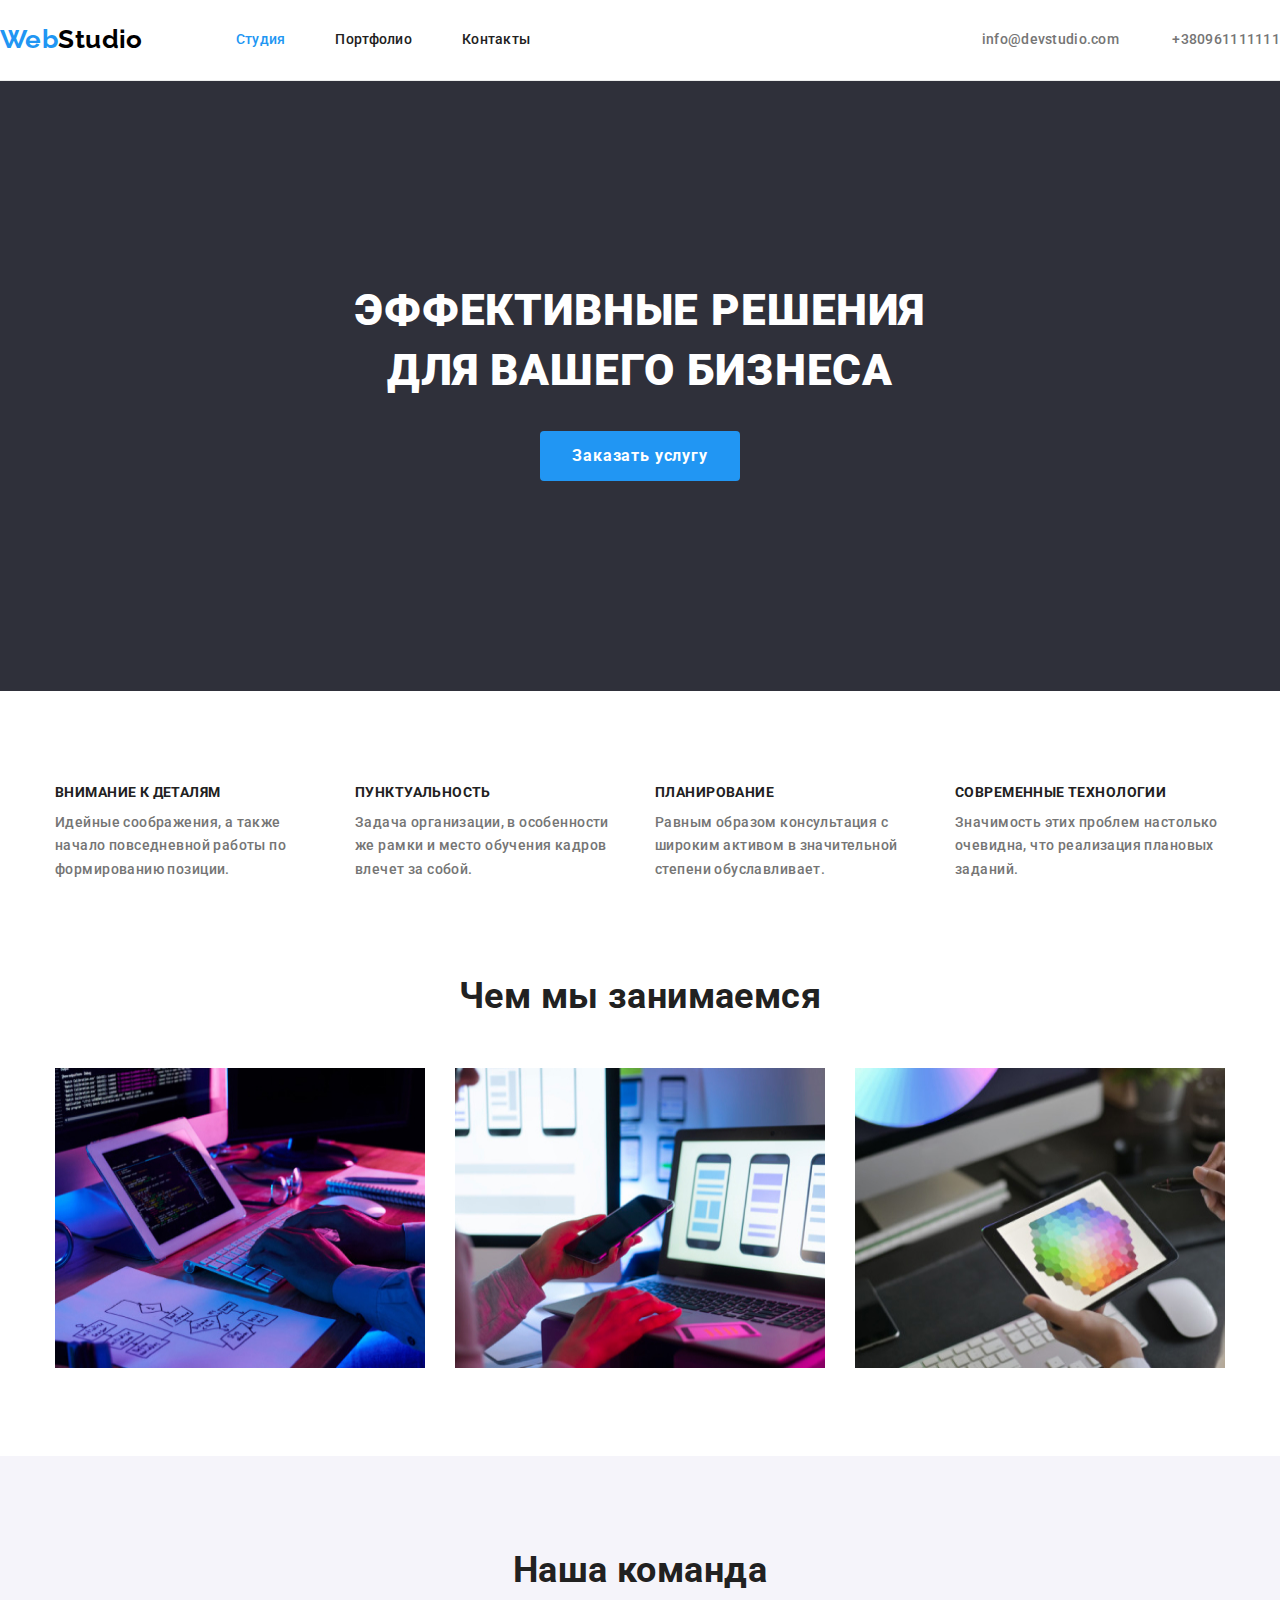
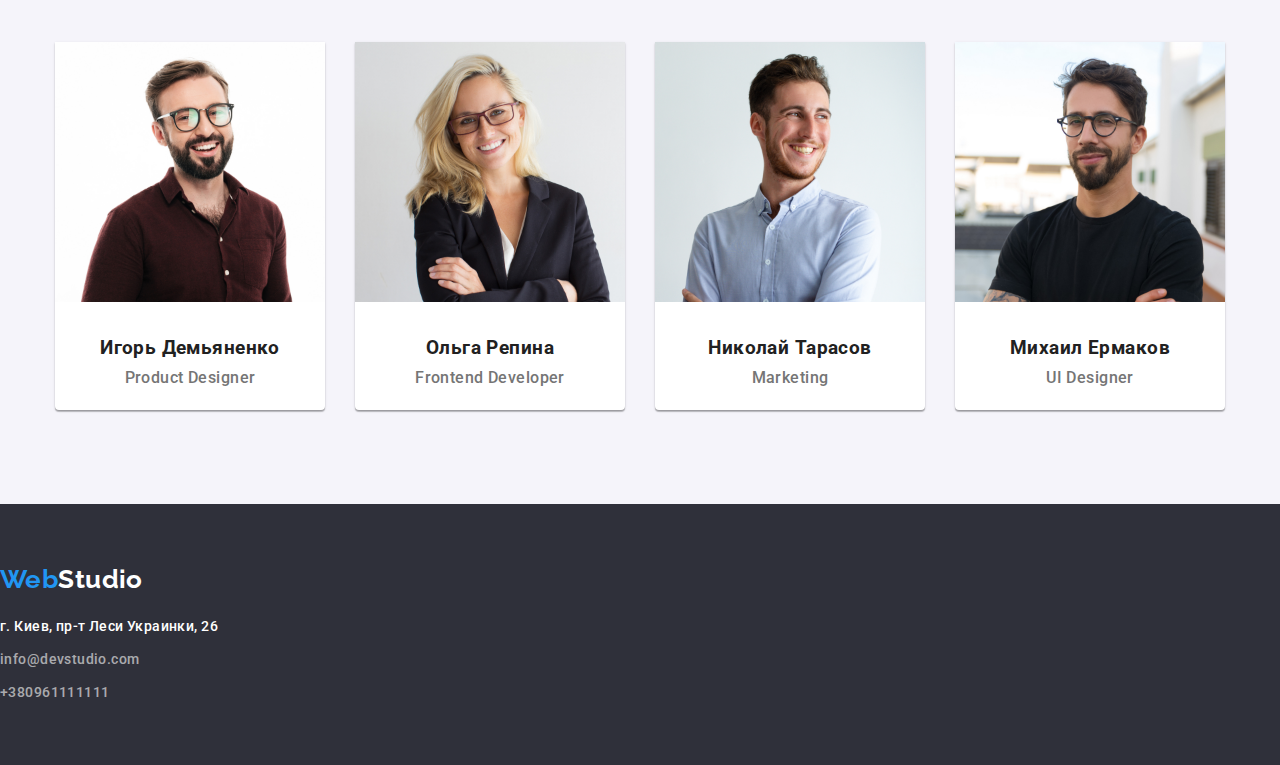
==== index.html @ 2476256d "Добавляет файлы" ====
<!DOCTYPE html>
<html lang="ru">
  <head>
    <meta charset="UTF-8" />
    <meta name="viewport" content="width=device-width, initial-scale=1.0" />
    <title>Студия</title>
    <link rel="preconnect" href="https://fonts.gstatic.com" />
    <link
      href="https://fonts.googleapis.com/css2?family=Raleway:wght@700&family=Roboto:wght@500;700;900&display=swap"
      rel="stylesheet"
    />
    <link rel="stylesheet" type="text/css" href="css/normalize.css" />
    <link rel="stylesheet" type="text/css" href="css/styles.css" />
    <link rel="preconnect" href="https://fonts.gstatic.com" />
  </head>
  <body>
    <!-- <div class="container"> -->
    <header>
      <div class="header-container">
        <nav class="nav-conteiner">
          <!--Логотип-->
          <a
            href="./index.html"
            aria-label="Ведет на гравную страницу"
            lang="en"
            class="logo"
          >
            <span class="logo-web">Web</span>Studio
          </a>
          <!--Навигация-->
          <ul class="link-list">
            <li class="nav-link">
              <a
                href="./index.html"
                aria-label="Ссылка на страницу студии"
                class="nav current"
              >
                Студия
              </a>
            </li>
            <li class="nav-link">
              <a
                href="./portfolio.html"
                aria-label="Ссылка на страницу портфолио"
                class="nav"
              >
                Портфолио
              </a>
            </li>
            <li class="nav-link">
              <a href="#" aria-label="Ссылка на страницу контактов" class="nav">
                Контакты
              </a>
            </li>
          </ul>
        </nav>
        <address class="address-container">
          <ul>
            <li class="address-link">
              <a
                href="mailto:info@devstudio.com"
                aria-label="Написать на имейл"
                class="address nav-link"
              >
                info@devstudio.com</a
              >
            </li>
            <li class="address-link">
              <a
                href="tel:+380961111111"
                aria-label="Позвонить на мобильный"
                class="address nav-link"
              >
                +380961111111</a
              >
            </li>
          </ul>
        </address>
      </div>
    </header>
    <!--Герой-->
    <main>
      <div class="hero-box">
        <div class="container">
          <h1 class="hero">
            Эффективные решения <br />
            для вашего бизнеса
          </h1>
          <a
            href="#"
            aria-label="Переводит на страницу заказа услуги"
            class="button"
          >
            Заказать услугу</a
          >
        </div>
      </div>
      <!--О компании-->
      <section class="section-company">
        <div class="container">
          <!--Скроется-->
          <h2 class="visually-hidden">Преимущества компании</h2>
          <ul class="company-list">
            <li class="block-company">
              <h3 class="advantage-title">Внимание к деталям</h3>
              <p class="advantage-text">
                Идейные соображения, а также начало повседневной работы по
                формированию позиции.
              </p>
            </li>
            <li class="block-company">
              <h3 class="advantage-title">Пунктуальность</h3>
              <p class="advantage-text">
                Задача организации, в особенности же рамки и место обучения
                кадров влечет за собой.
              </p>
            </li>
            <li class="block-company">
              <h3 class="advantage-title">Планирование</h3>
              <p class="advantage-text">
                Равным образом консультация с широким активом в значительной
                степени обуславливает.
              </p>
            </li>
            <li class="block-company">
              <h3 class="advantage-title">Современные технологии</h3>
              <p class="advantage-text">
                Значимость этих проблем настолько очевидна, что реализация
                плановых заданий.
              </p>
            </li>
          </ul>
        </div>
      </section>
      <!--Блок услуги-->
      <section class="service-box">
        <div class="container">
          <h2 class="post-headings">Чем мы занимаемся</h2>
          <ul class="section-service">
            <li class="service-list">
              <a href="#" aria-label="Открывает страницу с описанием услуг">
                <img
                  width="370"
                  height="300"
                  src="./images/img1.jpg"
                  alt="Человек програмирует"
                />
              </a>
            </li>
            <li class="service-list">
              <a href="#" aria-label="Открывает страницу с описанием услуг">
                <img
                  width="370"
                  height="300"
                  src="./images/img2.jpg"
                  alt="Человек делает макет дизайна"
                />
              </a>
            </li>
            <li class="service-list">
              <a href="#" aria-label="Открывает страницу с описанием услуг">
                <img
                  width="370"
                  height="300"
                  src="./images/img3.jpg"
                  alt="Человек выбирает цвет"
                />
              </a>
            </li>
          </ul>
        </div>
      </section>
      <!--Команда-->
      <section class="command-section">
        <div class="container">
          <h2 class="post-headings">Наша команда</h2>
          <ul class="command-box">
            <li class="command-people">
              <img
                width="270"
                height="260"
                src="./images/human1.jpg"
                alt="Мужчина в бордовой рубашке"
              />
              <h3 class="command-name">Игорь Демьяненко</h3>
              <p class="command-position" lang="en">Product Designer</p>
            </li>
            <li class="command-people">
              <img
                width="270"
                height="260"
                src="./images/human2.jpg"
                alt="Женщина в черном пиджаке"
              />
              <h3 class="command-name">Ольга Репина</h3>
              <p class="command-position" lang="en">Frontend Developer</p>
            </li>
            <li class="command-people">
              <img
                width="270"
                height="260"
                src="./images/human3.jpg"
                alt="Мужчина в белой рубашке"
              />
              <h3 class="command-name">Николай Тарасов</h3>
              <p class="command-position" lang="en">Marketing</p>
            </li>
            <li class="command-people">
              <img
                width="270"
                height="260"
                src="./images/human4.jpg"
                alt="Мужчина в черной футболке"
              />
              <h3 class="command-name">Михаил Ермаков</h3>
              <p class="command-position" lang="en">UI Designer</p>
            </li>
          </ul>
        </div>
      </section>
    </main>
    <!--Подвал-->
    <footer>
      <div class="footer">
      <div class="footer-box">
        <!--Логотип-->
        <a
          href="./index.html"
          aria-label="Ведет на гравную страницу"
          lang="en"
          class="logo"
        >
          <span class="logo-web">Web</span>Studio
        </a>
        <address>
          <ul>
            <li class="footer-address">г. Киев, пр-т Леси Украинки, 26</li>
            <li>
              <a
                href="mailto:info@devstudio.com"
                aria-label="Написать на имейл"
                class="footer-contacts mail"
              >
                info@devstudio.com</a
              >
            </li>
            <li>
              <a
                href="tel:+380961111111"
                aria-label="Позвонить на мобильный"
                class="footer-contacts"
              >
                +380961111111</a
              >
            </li>
          </ul>
        </address>
      </div>
     </div>
    </footer>
  </body>
</html>
---- css/styles.css ----
* {
  box-sizing: border-box;
}

body {
  margin: 0 auto;
  padding: 0;

  font-family: "Roboto", sans-serif;
  font-weight: 500;
  font-size: 14px;
  letter-spacing: 0.03em;
}

:root {
  --main-background-color: #e5e5e5;
  --darck-background-color: #2f303a;
  --command-background-color: #f5f4fa;
  --heading-color: #212121;
  --main-text-color: #757575;
  --accent-color: #2196f3;
}

/* Сбрасывает отступы */
h1,
h2,
h3,
h4,
h4,
h6,
p,
ul {
  margin: 0;
  padding: 0;
}

a {
  font-family: inherit;
  text-decoration: none;
  font-style: normal;
}

address {
  font-family: inherit;
  font-style: normal;
}

li {
  list-style: none;
}

/* Скрытые заголовки */

.visually-hidden {
  position: absolute;
  clip: rect(0 0 0 0);
  width: 1px;
  height: 1px;
  margin: -1px;
}

/* Подзаголовки */

h2 {
  font-weight: 700;
  font-size: 36px;
  line-height: 1.16;
  text-align: center;
  color: var(--heading-color);
}

/* Общий контейнер */

.container {
  width: 1200px;
  margin-left: auto;
  margin-right: auto;
  padding: 0 15px;
}

/* Списки в строку */

header > li {
  display: inline;
}

/* контейнер верхней панели */

header {
  border-bottom: 1px solid #ececec;
}

.header-container {
  display: flex;
  padding-top: 24px;
  padding-bottom: 25px;
  align-items: center;
  /* height: 80px; */
}

.nav-conteiner {
  display: flex;
  /* align-items: center; */
  /* justify-content: flex-start; */
}

/* логотип */

.logo {
  /* display: flex; */
  /* display: block; */
  margin-top: 0px;
  margin-right: 93px;
  margin-bottom: 0px;
  font-family: Raleway, sans-serif;
  color: #000000;
  font-weight: 700;
  font-size: 26px;
  line-height: 1.19;
}

.logo-web {
  color: var(--accent-color);
}

/*Навигация */

.nav {
  color: var(--heading-color);
  font-size: 14px;
  line-height: 1.14;
  letter-spacing: 0.02em;
}

.link-list {
  display: flex;
  padding: 0;
  margin: 0;
  align-items: center;
}

.nav-link:not(:last-child) {
  margin-right: 50px;
}

.nav:hover,
.nav:focus,
.current {
  color: var(--accent-color);
}

/* Адрес в навигации */

.address-container {
  display: flex;
  margin-left: auto;
  margin-right: 0;
}

.address-link {
  display: inline-block;
  /* text-align: right;
  position: inherit; */
  /* padding-top: 32px;
  padding-bottom: 32px; */
}

.address-link:not(:last-child) {
  margin-right: 50px;
}

.address {
  letter-spacing: 0.02em;
  color: var(--main-text-color);
}

.address:hover,
.address:focus {
  color: var(--accent-color);
  text-align: center;
}

/* Страница 1 - Index.html */

/* Герой */

.hero-box {
  background-color: var(--darck-background-color);
  color: #ffffff;
  text-align: center;
  letter-spacing: 0.06em;

  /* Позиционирование */

  display: block;
  padding-top: 200px;
  padding-bottom: 210px;
}

.hero {
  font-weight: 900;
  font-size: 44px;
  line-height: 1.36;
  text-transform: uppercase;
  margin-bottom: 30px;
}

.hero-box .button {
  background-color: var(--accent-color);
  font-weight: 700;
  font-size: 16px;
  line-height: 1.87;
  text-align: center;
  color: inherit;

  /* Стили кнопки */

  display: inline-block;
  position: inherit;
  width: 200px;
  height: 50px;
  border-radius: 4px;
  padding: 10px;
  /* position: relative; */
}

/* Блок преимущества и услуги */

.section-company {
  padding-top: 94px;
  background-color: #ffffff;
}

.service-box {
  padding-top: 94px;
  padding-bottom: 94px;
  background-color: #ffffff;
}
/* О компании */

.advantage-title {
  font-size: 14px;
  font-weight: 700;
  line-height: 1.14;
  text-transform: uppercase;
  color: var(--heading-color);
  margin-bottom: 10px;
}

.advantage-text {
  line-height: 1.71;
  color: var(--main-text-color);
}

/* Позиционирование */

.company-list {
  display: flex;
  padding: 0;
  margin: 0;
}

.block-company {
  display: inline-block;
  width: 270px;
}

.block-company:not(:last-child) {
  margin-right: 30px;
}

/* Чем мы занимаемся */

.section-service {
  display: flex;
  margin-top: 50px;
  /* margin-bottom: 94px;  */
}

.service-list {
  display: block;
  width: 370px;
  height: 294px;
  /* margin-bottom: 94px; */
}

.service-list:not(:last-child) {
  margin-right: 30px;
}

/* Команда */

.command-box {
  font-style: 500;
  font-size: 16px;
  line-height: 1.18;
  text-align: center;

  display: flex;
  margin-top: 50px;
}

.command-name {
  color: var(--heading-color);
  display: inline-block;
  padding-top: 30px;
  padding-bottom: 10px;
}

.command-position {
  color: var(--main-text-color);
}

.command-section {
  background-color: var(--command-background-color);
  padding-top: 94px;
  padding-bottom: 94px;
}

.command-people {
  display: block;
  width: 270px;
  height: 368px;
  background-color: #ffffff;
  box-shadow: 0px 1px 3px rgba(0, 0, 0, 0.12), 0px 1px 1px rgba(0, 0, 0, 0.14),
    0px 2px 1px rgba(0, 0, 0, 0.2);
  border-radius: 0px 0px 4px 4px;
  padding-bottom: 94px;
}

.command-people:not(:last-child) {
  margin-right: 30px;
}

/* Подвал */

.footer {
  background-color: var(--darck-background-color);
  padding-top: 60px;
  padding-bottom: 60px;
}

.footer-box {
  line-height: 1.71;
  font-style: normal;

  display: block;
  margin: 0;
}

.footer-box .logo {
  color: #ffffff;

  display: block;
  margin: 0;
  padding-bottom: 20px;
}

.footer-address {
  color: #ffffff;
}

.footer-address:not(:last-child) {
  padding-bottom: 9px;
}

.footer-contacts {
  color: rgba(255, 255, 255, 0.6);
}

.footer-contacts.mail {
  display: block;
  padding-bottom: 9px;
}

/* Страница 2 - Portfolio.html */

.section-product {
  background: #ffffff;
  padding-top: 94px;
  padding-bottom: 94px;
}

/* Кнопки*/

.button-filter {
  display: flex;
  justify-content: center;
}

.filter.cursor {
  font-family: inherit;
  font-weight: 500;
  font-size: 16px;
  line-height: 1.62;
  text-align: center;
  color: var(--heading-color);
  background-color: var(--command-background-color);

  /* Позиционирование кнопок */
  display: inline-block;
  height: 38px;
  padding-top: 6px;
  padding-left: 22px;
  padding-bottom: 6px;
  padding-right: 22px;
  border: none;
  border-radius: 4px;
  cursor: pointer;
  margin-right: 8px;
  margin-bottom: 56px;
}

.filter:hover,
.filter:focus {
  background-color: var(--accent-color);
  color: #ffffff;
}

/* Портфолио проектов_Общий класс-product */

.portfolio-box {
  display: flex;
  flex-wrap: wrap;
  flex: calc((100% - 60px) / 3);
}

.portfolio-product {
  display: inline-block;
  background: #ffffff;
  border: 1px solid #eeeeee;
  box-sizing: border-box;
  width: 370px;
  height: 404px;
}

.portfolio-product:not(:nth-child(3n)) {
  margin-right: 30px;
}

.portfolio-product:not(:nth-last-child(-n + 3)) {
  margin-bottom: 30px;
}

.product-box {
  padding-top: 20px;
  padding-right: 24px;
  padding-bottom: 20px;
  padding-left: 24px;
}

.product-title {
  font-weight: 700;
  font-size: 18px;
  line-height: 2;
  letter-spacing: 0.06em;
  color: var(--heading-color);

  padding-bottom: 4px;
}

.product-text {
  font-weight: 500;
  font-size: 16px;
  line-height: 1.87;
  color: var(--main-text-color);

  padding-top: 0;
  padding-bottom: 0;
}
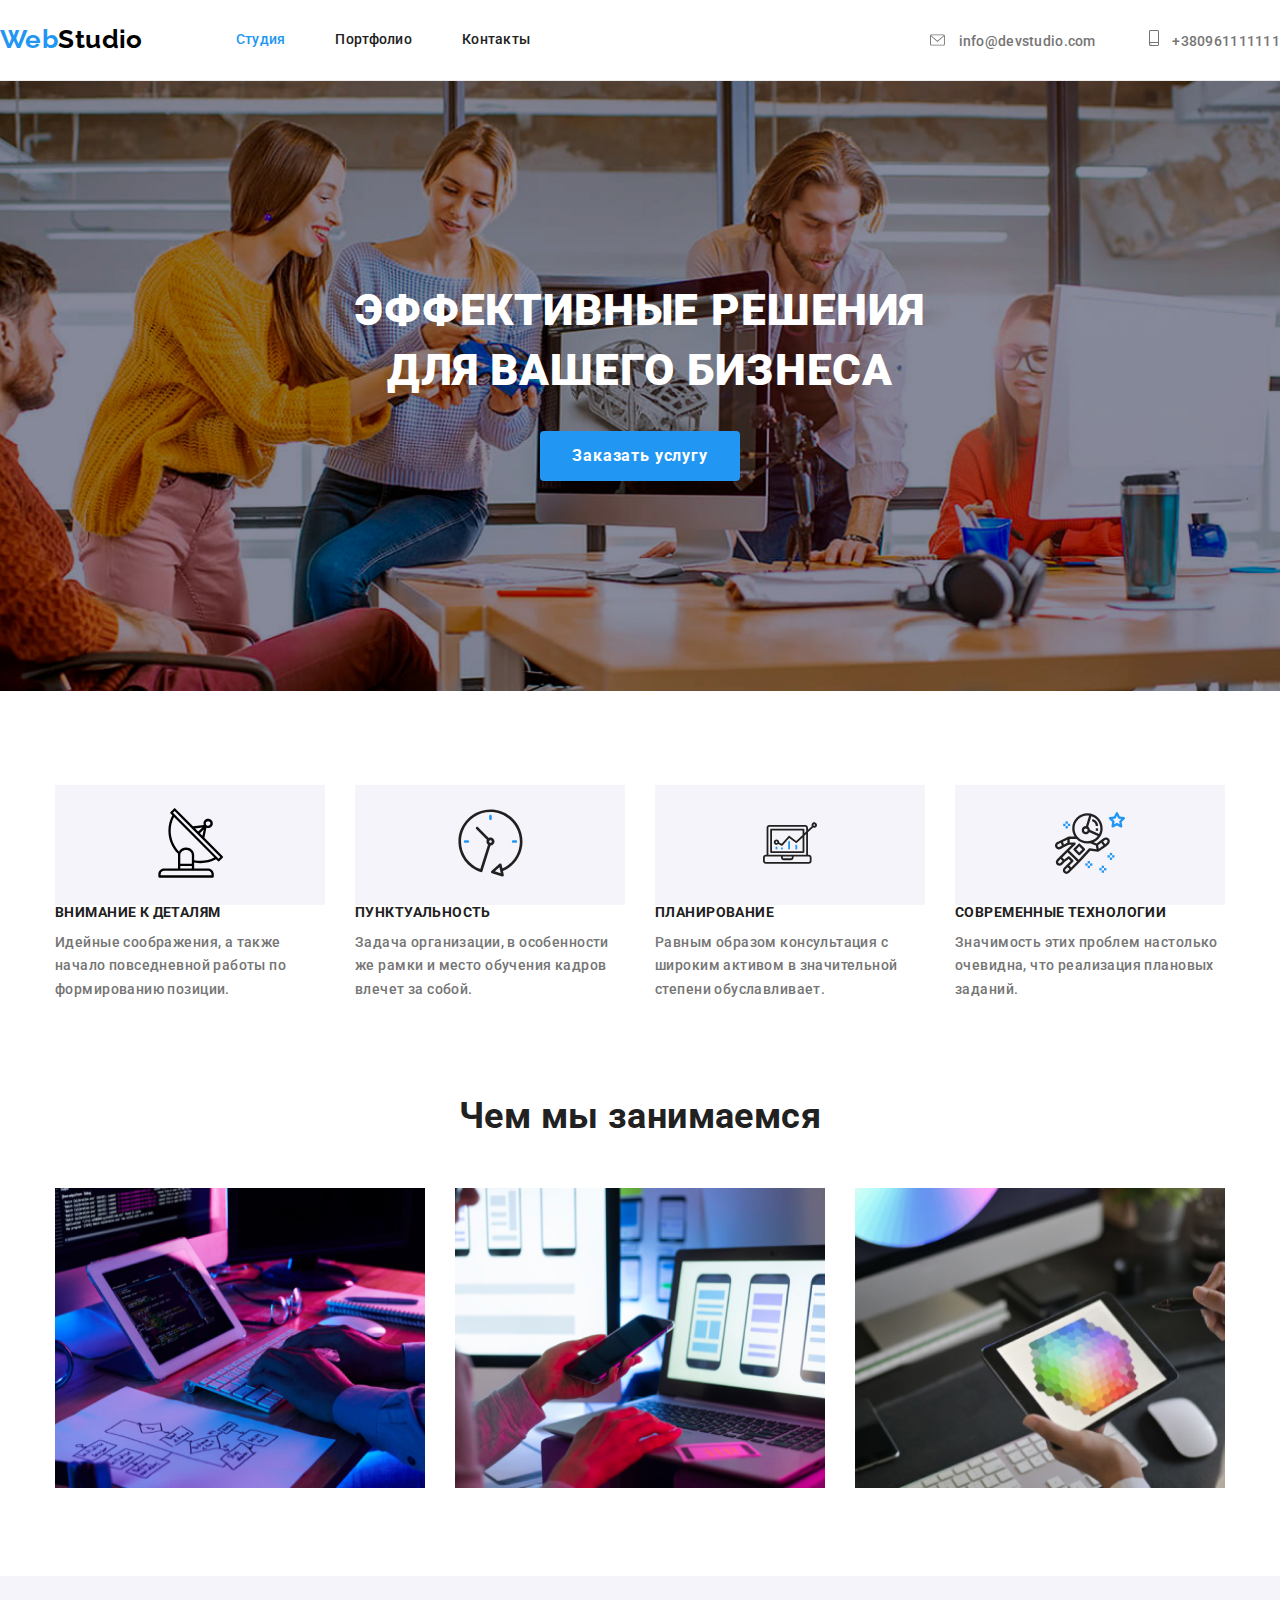
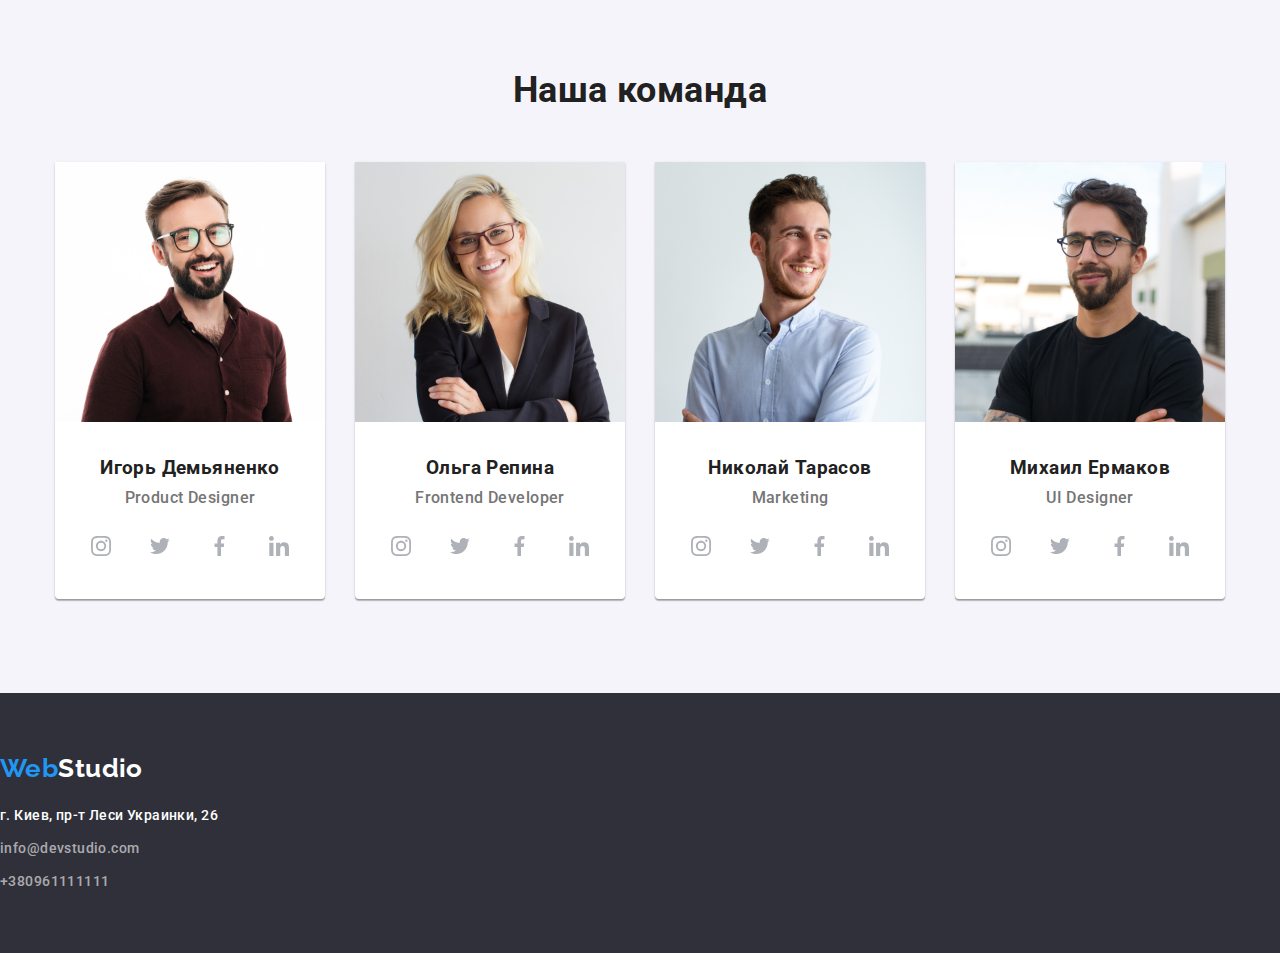
==== commit 6af951bf: "Добавляет иконки до команды" ====
--- a/index.html
+++ b/index.html
@@ -62,6 +62,9 @@
                 aria-label="Написать на имейл"
                 class="address nav-link"
               >
+                <svg class="mail-icon" width="15px" height="12px">
+                  <use href="./images/symbol-defs.svg#icon-mail"></use>
+                </svg>
                 info@devstudio.com</a
               >
             </li>
@@ -71,6 +74,9 @@
                 aria-label="Позвонить на мобильный"
                 class="address nav-link"
               >
+                <svg class="mail-icon" width="10px" height="16px">
+                  <use href="./images/symbol-defs.svg#icon-smartphone"></use>
+                </svg>
                 +380961111111</a
               >
             </li>
@@ -102,6 +108,11 @@
           <h2 class="visually-hidden">Преимущества компании</h2>
           <ul class="company-list">
             <li class="block-company">
+              <button class="icon-box">
+                <svg class="company-icon" width="65px" height="70px">
+                  <use href="./images/symbol-defs.svg#icon-sputnik"></use>
+                </svg>
+              </button>
               <h3 class="advantage-title">Внимание к деталям</h3>
               <p class="advantage-text">
                 Идейные соображения, а также начало повседневной работы по
@@ -109,6 +120,11 @@
               </p>
             </li>
             <li class="block-company">
+              <button class="icon-box">
+                <svg class="company-icon" width="67px" height="70px">
+                  <use href="./images/symbol-defs.svg#icon-clock"></use>
+                </svg>
+              </button>
               <h3 class="advantage-title">Пунктуальность</h3>
               <p class="advantage-text">
                 Задача организации, в особенности же рамки и место обучения
@@ -116,6 +132,11 @@
               </p>
             </li>
             <li class="block-company">
+              <button class="icon-box">
+                <svg class="company-icon" width="70px" height="54px">
+                  <use href="./images/symbol-defs.svg#icon-diagram"></use>
+                </svg>
+              </button>
               <h3 class="advantage-title">Планирование</h3>
               <p class="advantage-text">
                 Равным образом консультация с широким активом в значительной
@@ -123,6 +144,11 @@
               </p>
             </li>
             <li class="block-company">
+              <button class="icon-box">
+                <svg class="company-icon" width="70px" height="70px">
+                  <use href="./images/symbol-defs.svg#icon-astronaut"></use>
+                </svg>
+              </button>
               <h3 class="advantage-title">Современные технологии</h3>
               <p class="advantage-text">
                 Значимость этих проблем настолько очевидна, что реализация
@@ -184,6 +210,36 @@
               />
               <h3 class="command-name">Игорь Демьяненко</h3>
               <p class="command-position" lang="en">Product Designer</p>
+              <ul class="social-box">
+                <li class="social">
+                  <a href="https://www.instagram.com/" class="social-link">
+                    <svg class="link-icon">
+                      <use href="./images/symbol-defs.svg#icon-instagram"></use>
+                    </svg>
+                  </a>
+                </li>
+                <li class="social">
+                  <a href="https://twitter.com/?lang=uk" class="social-link">
+                    <svg class="link-icon">
+                      <use href="./images/symbol-defs.svg#icon-twitter"></use>
+                    </svg>
+                  </a>
+                </li>
+                <li class="social">
+                  <a href="https://www.facebook.com/" class="social-link">
+                    <svg class="link-icon">
+                      <use href="./images/symbol-defs.svg#icon-facebook"></use>
+                    </svg>
+                  </a>
+                </li>
+                <li class="social">
+                  <a href="https://www.linkedin.com/" class="social-link">
+                    <svg class="link-icon">
+                      <use href="./images/symbol-defs.svg#icon-linkedin"></use>
+                    </svg>
+                  </a>
+                </li>
+              </ul>
             </li>
             <li class="command-people">
               <img
@@ -194,6 +250,36 @@
               />
               <h3 class="command-name">Ольга Репина</h3>
               <p class="command-position" lang="en">Frontend Developer</p>
+              <ul class="social-box">
+                <li class="social">
+                  <a href="https://www.instagram.com/" class="social-link">
+                    <svg class="link-icon">
+                      <use href="./images/symbol-defs.svg#icon-instagram"></use>
+                    </svg>
+                  </a>
+                </li>
+                <li class="social">
+                  <a href="https://twitter.com/?lang=uk" class="social-link">
+                    <svg class="link-icon">
+                      <use href="./images/symbol-defs.svg#icon-twitter"></use>
+                    </svg>
+                  </a>
+                </li>
+                <li class="social">
+                  <a href="https://www.facebook.com/" class="social-link">
+                    <svg class="link-icon">
+                      <use href="./images/symbol-defs.svg#icon-facebook"></use>
+                    </svg>
+                  </a>
+                </li>
+                <li class="social">
+                  <a href="https://www.linkedin.com/" class="social-link">
+                    <svg class="link-icon">
+                      <use href="./images/symbol-defs.svg#icon-linkedin"></use>
+                    </svg>
+                  </a>
+                </li>
+              </ul>
             </li>
             <li class="command-people">
               <img
@@ -204,6 +290,36 @@
               />
               <h3 class="command-name">Николай Тарасов</h3>
               <p class="command-position" lang="en">Marketing</p>
+              <ul class="social-box">
+                <li class="social">
+                  <a href="https://www.instagram.com/" class="social-link">
+                    <svg class="link-icon">
+                      <use href="./images/symbol-defs.svg#icon-instagram"></use>
+                    </svg>
+                  </a>
+                </li>
+                <li class="social">
+                  <a href="https://twitter.com/?lang=uk" class="social-link">
+                    <svg class="link-icon">
+                      <use href="./images/symbol-defs.svg#icon-twitter"></use>
+                    </svg>
+                  </a>
+                </li>
+                <li class="social">
+                  <a href="https://www.facebook.com/" class="social-link">
+                    <svg class="link-icon">
+                      <use href="./images/symbol-defs.svg#icon-facebook"></use>
+                    </svg>
+                  </a>
+                </li>
+                <li class="social">
+                  <a href="https://www.linkedin.com/" class="social-link">
+                    <svg class="link-icon">
+                      <use href="./images/symbol-defs.svg#icon-linkedin"></use>
+                    </svg>
+                  </a>
+                </li>
+              </ul>
             </li>
             <li class="command-people">
               <img
@@ -214,6 +330,36 @@
               />
               <h3 class="command-name">Михаил Ермаков</h3>
               <p class="command-position" lang="en">UI Designer</p>
+              <ul class="social-box">
+                <li class="social">
+                  <a href="https://www.instagram.com/" class="social-link">
+                    <svg class="link-icon">
+                      <use href="./images/symbol-defs.svg#icon-instagram"></use>
+                    </svg>
+                  </a>
+                </li>
+                <li class="social">
+                  <a href="https://twitter.com/?lang=uk" class="social-link">
+                    <svg class="link-icon">
+                      <use href="./images/symbol-defs.svg#icon-twitter"></use>
+                    </svg>
+                  </a>
+                </li>
+                <li class="social">
+                  <a href="https://www.facebook.com/" class="social-link">
+                    <svg class="link-icon">
+                      <use href="./images/symbol-defs.svg#icon-facebook"></use>
+                    </svg>
+                  </a>
+                </li>
+                <li class="social">
+                  <a href="https://www.linkedin.com/" class="social-link">
+                    <svg class="link-icon">
+                      <use href="./images/symbol-defs.svg#icon-linkedin"></use>
+                    </svg>
+                  </a>
+                </li>
+              </ul>
             </li>
           </ul>
         </div>
@@ -222,41 +368,41 @@
     <!--Подвал-->
     <footer>
       <div class="footer">
-      <div class="footer-box">
-        <!--Логотип-->
-        <a
-          href="./index.html"
-          aria-label="Ведет на гравную страницу"
-          lang="en"
-          class="logo"
-        >
-          <span class="logo-web">Web</span>Studio
-        </a>
-        <address>
-          <ul>
-            <li class="footer-address">г. Киев, пр-т Леси Украинки, 26</li>
-            <li>
-              <a
-                href="mailto:info@devstudio.com"
-                aria-label="Написать на имейл"
-                class="footer-contacts mail"
-              >
-                info@devstudio.com</a
-              >
-            </li>
-            <li>
-              <a
-                href="tel:+380961111111"
-                aria-label="Позвонить на мобильный"
-                class="footer-contacts"
-              >
-                +380961111111</a
-              >
-            </li>
-          </ul>
-        </address>
+        <div class="footer-box">
+          <!--Логотип-->
+          <a
+            href="./index.html"
+            aria-label="Ведет на гравную страницу"
+            lang="en"
+            class="logo"
+          >
+            <span class="logo-web">Web</span>Studio
+          </a>
+          <address>
+            <ul>
+              <li class="footer-address">г. Киев, пр-т Леси Украинки, 26</li>
+              <li>
+                <a
+                  href="mailto:info@devstudio.com"
+                  aria-label="Написать на имейл"
+                  class="footer-contacts mail"
+                >
+                  info@devstudio.com</a
+                >
+              </li>
+              <li>
+                <a
+                  href="tel:+380961111111"
+                  aria-label="Позвонить на мобильный"
+                  class="footer-contacts"
+                >
+                  +380961111111</a
+                >
+              </li>
+            </ul>
+          </address>
+        </div>
       </div>
-     </div>
     </footer>
   </body>
 </html>
--- a/css/styles.css
+++ b/css/styles.css
@@ -13,6 +13,7 @@
 }
 
 :root {
+  --main-color: #ffffff;
   --main-background-color: #e5e5e5;
   --darck-background-color: #2f303a;
   --command-background-color: #f5f4fa;
@@ -158,15 +159,24 @@
 }
 
 .address-link {
-  display: inline-block;
-  /* text-align: right;
-  position: inherit; */
-  /* padding-top: 32px;
-  padding-bottom: 32px; */
+  display: inline-flex;
+  align-items: center;
 }
 
 .address-link:not(:last-child) {
   margin-right: 50px;
+}
+
+.mail-icon {
+  /* display: inline-block; */
+  fill: #757575;
+  margin-right: 10px;
+  color: #757575;
+}
+
+.mail-icon:hover,
+.mail-icon:focus {
+  fill: #2196f3;
 }
 
 .address {
@@ -177,7 +187,6 @@
 .address:hover,
 .address:focus {
   color: var(--accent-color);
-  text-align: center;
 }
 
 /* Страница 1 - Index.html */
@@ -185,8 +194,17 @@
 /* Герой */
 
 .hero-box {
-  background-color: var(--darck-background-color);
-  color: #ffffff;
+  background-color: #c4c4c4;
+  background-image: url(../images/people.jpg);
+  background-repeat: no-repeat;
+  background-position: center;
+  background-size: cover;
+  /* background: linear-gradient(
+    90deg, rgba(47, 48, 58, 0.4) 50%,
+    rgba(47, 48, 58, 0.4) 50%
+  ); */
+
+  color: var(--main-color);
   text-align: center;
   letter-spacing: 0.06em;
 
@@ -228,13 +246,25 @@
 
 .section-company {
   padding-top: 94px;
-  background-color: #ffffff;
+  background-color: var(--main-color);
+}
+
+.icon-box {
+  display: block;
+  width: 270px;
+  height: 120px;
+  background-color: #f5f4fa;
+  border: 0;
+}
+
+.company-icon {
+  background-position: center;
 }
 
 .service-box {
   padding-top: 94px;
   padding-bottom: 94px;
-  background-color: #ffffff;
+  background-color: var(--main-color);
 }
 /* О компании */
 
@@ -309,6 +339,7 @@
 
 .command-position {
   color: var(--main-text-color);
+  margin-bottom: 16px;
 }
 
 .command-section {
@@ -320,16 +351,51 @@
 .command-people {
   display: block;
   width: 270px;
-  height: 368px;
-  background-color: #ffffff;
+  /* height: 368px; */
+  background-color: var(--main-color);
   box-shadow: 0px 1px 3px rgba(0, 0, 0, 0.12), 0px 1px 1px rgba(0, 0, 0, 0.14),
     0px 2px 1px rgba(0, 0, 0, 0.2);
   border-radius: 0px 0px 4px 4px;
-  padding-bottom: 94px;
+  /* padding-bottom: 30px; */
 }
 
 .command-people:not(:last-child) {
   margin-right: 30px;
+}
+
+/* .social-box {
+  display: block;
+} */
+
+.social {
+  display: inline-block;
+  border-radius: 50%;
+  margin-bottom: 30px;
+}
+
+.social:not(:last-child) {
+  margin-right: 10px;
+}
+
+.social-link {
+  display: flex;
+  align-items: center;
+  justify-content: center;
+  width: 45px;
+  height: 45px;
+  fill: #afb1b8;
+}
+
+.social-link:hover,
+.social-link:focus {
+  background-color: var(--accent-color);
+  border-radius: 50%;
+  fill: var(--main-color);
+}
+
+.link-icon {
+  width: 20px;
+  height: 20px;
 }
 
 /* Подвал */
@@ -349,7 +415,7 @@
 }
 
 .footer-box .logo {
-  color: #ffffff;
+  color: var(--main-color);
 
   display: block;
   margin: 0;
@@ -357,7 +423,7 @@
 }
 
 .footer-address {
-  color: #ffffff;
+  color: var(--main-color);
 }
 
 .footer-address:not(:last-child) {
@@ -376,7 +442,7 @@
 /* Страница 2 - Portfolio.html */
 
 .section-product {
-  background: #ffffff;
+  background: var(--main-color);
   padding-top: 94px;
   padding-bottom: 94px;
 }
@@ -414,7 +480,7 @@
 .filter:hover,
 .filter:focus {
   background-color: var(--accent-color);
-  color: #ffffff;
+  color: var(--main-color);
 }
 
 /* Портфолио проектов_Общий класс-product */
@@ -427,7 +493,7 @@
 
 .portfolio-product {
   display: inline-block;
-  background: #ffffff;
+  background: var(--main-color);
   border: 1px solid #eeeeee;
   box-sizing: border-box;
   width: 370px;
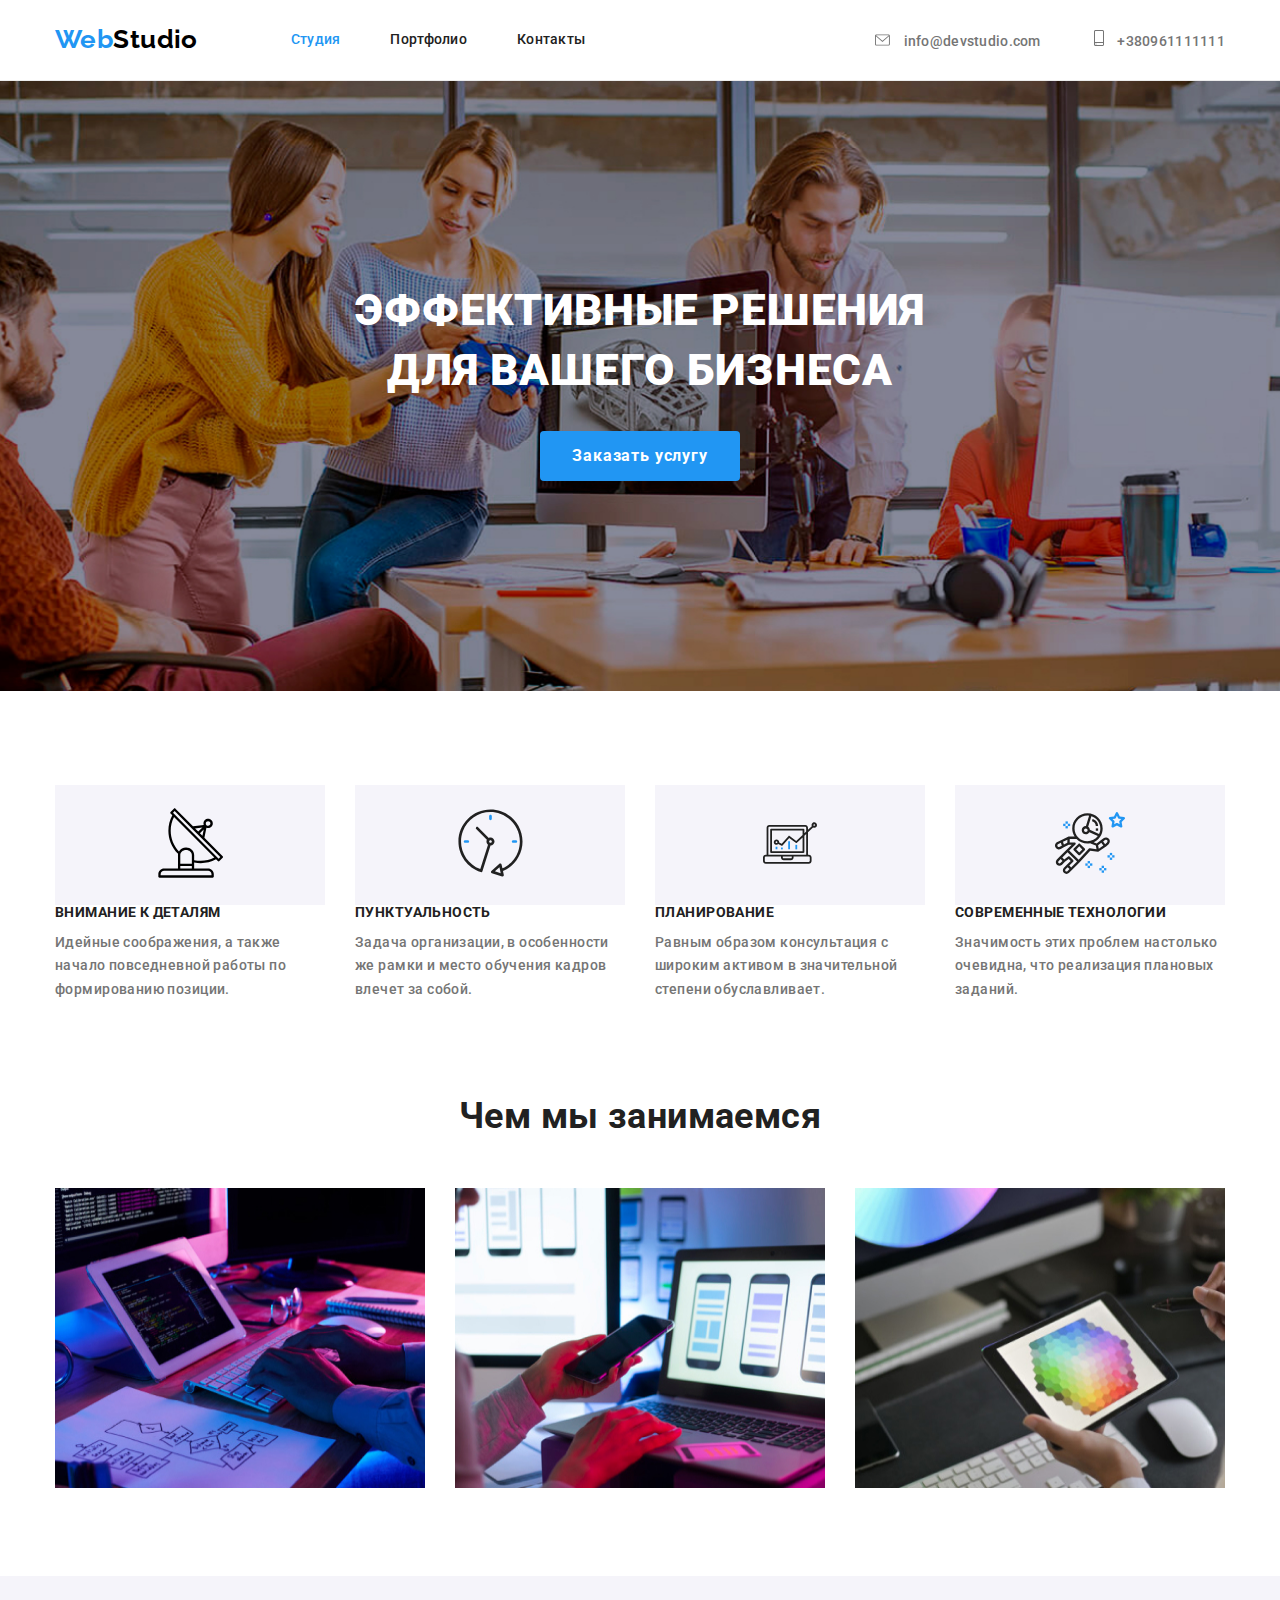
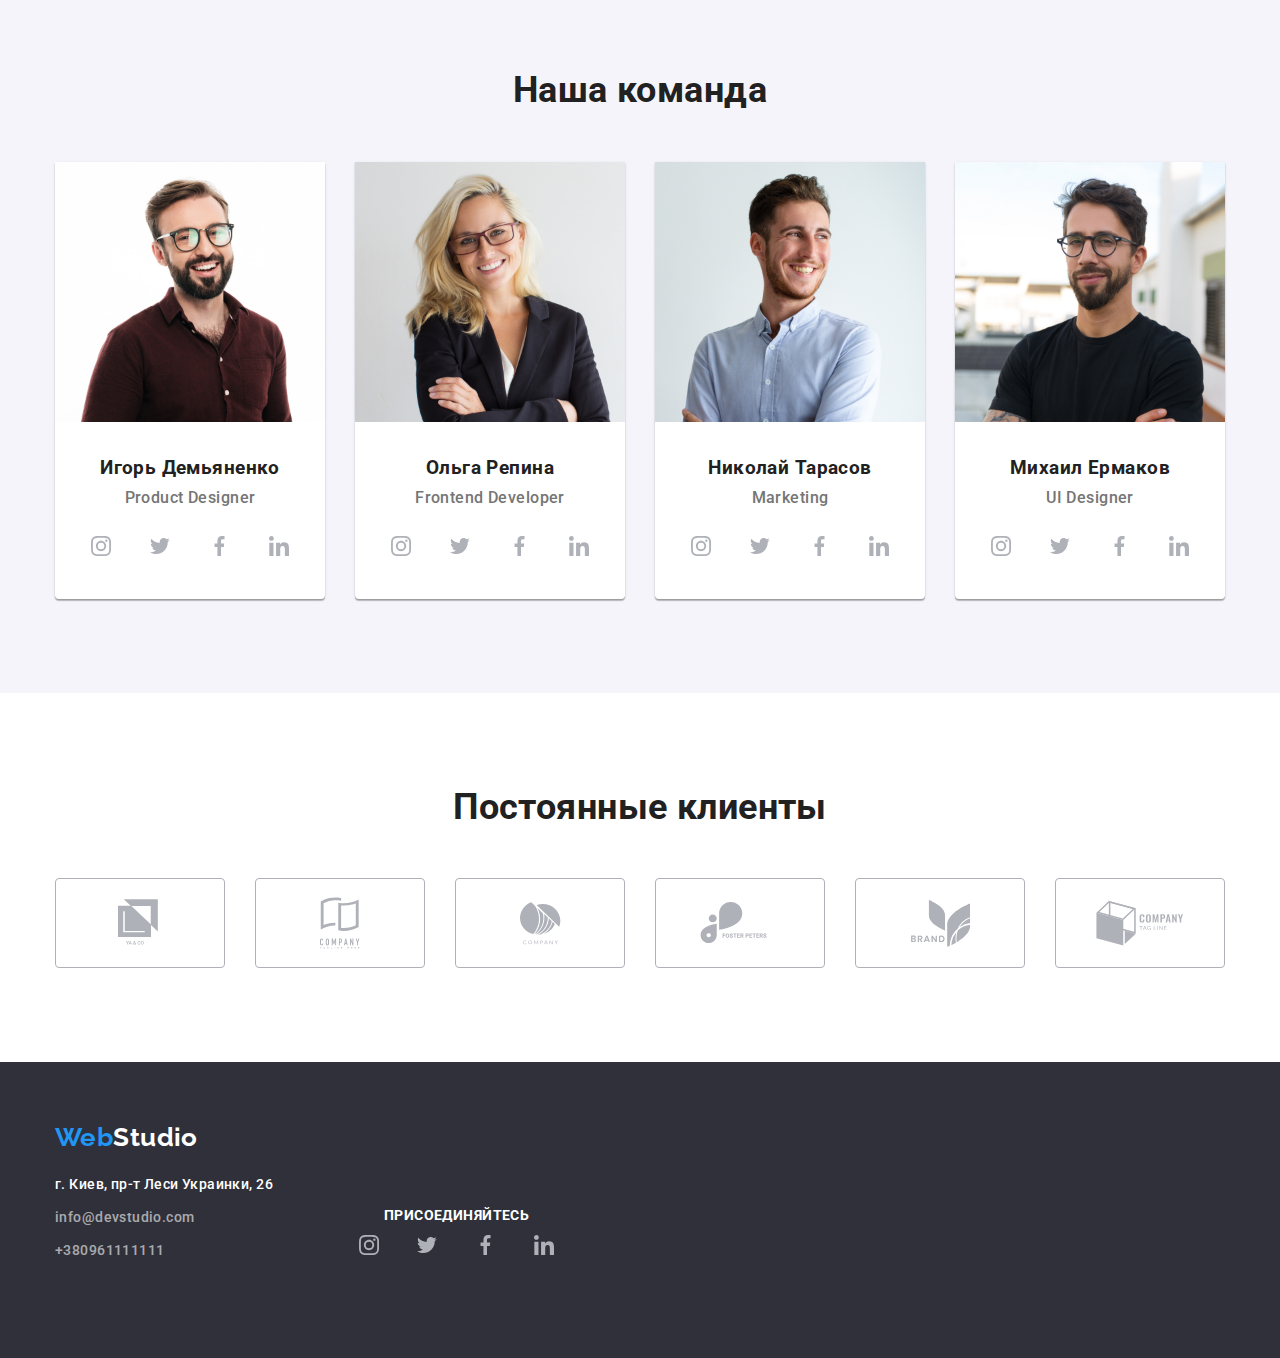
==== commit 531a45a7: "Добавляет лого компаний и соцсети в футер" ====
--- a/index.html
+++ b/index.html
@@ -16,7 +16,7 @@
   <body>
     <!-- <div class="container"> -->
     <header>
-      <div class="header-container">
+      <div class="container header-container">
         <nav class="nav-conteiner">
           <!--Логотип-->
           <a
@@ -62,7 +62,7 @@
                 aria-label="Написать на имейл"
                 class="address nav-link"
               >
-                <svg class="mail-icon" width="15px" height="12px">
+                <svg class="contact-icon" width="15px" height="12px">
                   <use href="./images/symbol-defs.svg#icon-mail"></use>
                 </svg>
                 info@devstudio.com</a
@@ -74,7 +74,7 @@
                 aria-label="Позвонить на мобильный"
                 class="address nav-link"
               >
-                <svg class="mail-icon" width="10px" height="16px">
+                <svg class="contact-icon" width="10px" height="16px">
                   <use href="./images/symbol-defs.svg#icon-smartphone"></use>
                 </svg>
                 +380961111111</a
@@ -364,10 +364,58 @@
           </ul>
         </div>
       </section>
+      <!-- Логотипы компаний -->
+      <section class="client">
+        <h2>Постоянные клиенты</h2>
+        <ul class="client-box">
+          <li class="client-icon">
+            <a href="" class="client-link">
+              <svg class="logo-icon" width="44px" height="49px">
+                <use href="./images/symbol-defs.svg#icon-logo-1"></use>
+              </svg>
+            </a>
+          </li>
+          <li class="client-icon">
+            <a href="" class="client-link">
+              <svg class="logo-icon" width="40px" height="52px">
+                <use href="./images/symbol-defs.svg#icon-logo-2"></use>
+              </svg>
+            </a>
+          </li>
+          <li class="client-icon">
+            <a href="" class="client-link">
+              <svg class="logo-icon" width="41px" height="43px">
+                <use href="./images/symbol-defs.svg#icon-logo-3"></use>
+              </svg>
+            </a>
+          </li>
+          <li class="client-icon">
+            <a href="" class="client-link">
+              <svg class="logo-icon" width="80px" height="42px">
+                <use href="./images/symbol-defs.svg#icon-logo-4"></use>
+              </svg>
+            </a>
+          </li>
+          <li class="client-icon">
+            <a href="" class="client-link">
+              <svg class="logo-icon" width="59px" height="47px">
+                <use href="./images/symbol-defs.svg#icon-logo-5"></use>
+              </svg>
+            </a>
+          </li>
+          <li class="client-icon">
+            <a href="" class="client-link">
+              <svg class="logo-icon" width="88px" height="45px">
+                <use href="./images/symbol-defs.svg#icon-logo-6"></use>
+              </svg>
+            </a>
+          </li>
+        </ul>
+      </section>
     </main>
     <!--Подвал-->
-    <footer>
-      <div class="footer">
+    <footer class="footer">
+      <div class="container">
         <div class="footer-box">
           <!--Логотип-->
           <a
@@ -402,6 +450,39 @@
             </ul>
           </address>
         </div>
+        <div class="footer-social">
+          <h2>присоединяйтесь</h2>
+          <ul>
+            <li class="social">
+              <a href="https://www.instagram.com/" class="social-link">
+                <svg class="link-icon">
+                  <use href="./images/symbol-defs.svg#icon-instagram"></use>
+                </svg>
+              </a>
+            </li>
+            <li class="social">
+              <a href="https://twitter.com/?lang=uk" class="social-link">
+                <svg class="link-icon">
+                  <use href="./images/symbol-defs.svg#icon-twitter"></use>
+                </svg>
+              </a>
+            </li>
+            <li class="social">
+              <a href="https://www.facebook.com/" class="social-link">
+                <svg class="link-icon">
+                  <use href="./images/symbol-defs.svg#icon-facebook"></use>
+                </svg>
+              </a>
+            </li>
+            <li class="social">
+              <a href="https://www.linkedin.com/" class="social-link">
+                <svg class="link-icon">
+                  <use href="./images/symbol-defs.svg#icon-linkedin"></use>
+                </svg>
+              </a>
+            </li>
+          </ul>
+        </div>
       </div>
     </footer>
   </body>
--- a/css/styles.css
+++ b/css/styles.css
@@ -167,15 +167,15 @@
   margin-right: 50px;
 }
 
-.mail-icon {
+.contact-icon {
   /* display: inline-block; */
   fill: #757575;
   margin-right: 10px;
   color: #757575;
 }
 
-.mail-icon:hover,
-.mail-icon:focus {
+.contact-icon:hover,
+.contact-icon:focus {
   fill: #2196f3;
 }
 
@@ -398,20 +398,64 @@
   height: 20px;
 }
 
+/* Логотипы компаний */
+.client {
+  display: block;
+  padding-top: 94px;
+  padding-bottom: 94px;
+}
+
+.client > h2 {
+  padding-bottom: 50px;
+}
+
+.client-box {
+  display: flex;
+  justify-content: center;
+}
+
+.client-icon:not(:last-child) {
+  margin-right: 30px;
+}
+
+.client-link {
+  display: flex;
+  align-items: center;
+  justify-content: center;
+  width: 170px;
+  height: 90px;
+
+  border: 1px solid #afb1b8;
+  box-sizing: border-box;
+  border-radius: 4px;
+  fill: #afb1b8;
+}
+
+.client-link:hover,
+.client-icon:hover {
+  border: 1px solid var(--accent-color);
+  fill: var(--accent-color);
+}
+
+.logo-icon {
+}
+
 /* Подвал */
 
 .footer {
+  display: flex;
+  /* align-items: flex-start; */
   background-color: var(--darck-background-color);
   padding-top: 60px;
   padding-bottom: 60px;
 }
 
 .footer-box {
+  display: inline-block;
+
+  margin-right: 70px;
   line-height: 1.71;
   font-style: normal;
-
-  display: block;
-  margin: 0;
 }
 
 .footer-box .logo {
@@ -437,6 +481,22 @@
 .footer-contacts.mail {
   display: block;
   padding-bottom: 9px;
+}
+
+.footer-social {
+  display: inline-block;
+}
+
+.footer-social > h2 {
+  font-family: Roboto;
+  font-style: normal;
+  font-weight: bold;
+  font-size: 14px;
+  line-height: 16px;
+  letter-spacing: 0.03em;
+  text-transform: uppercase;
+
+  color: #ffffff;
 }
 
 /* Страница 2 - Portfolio.html */
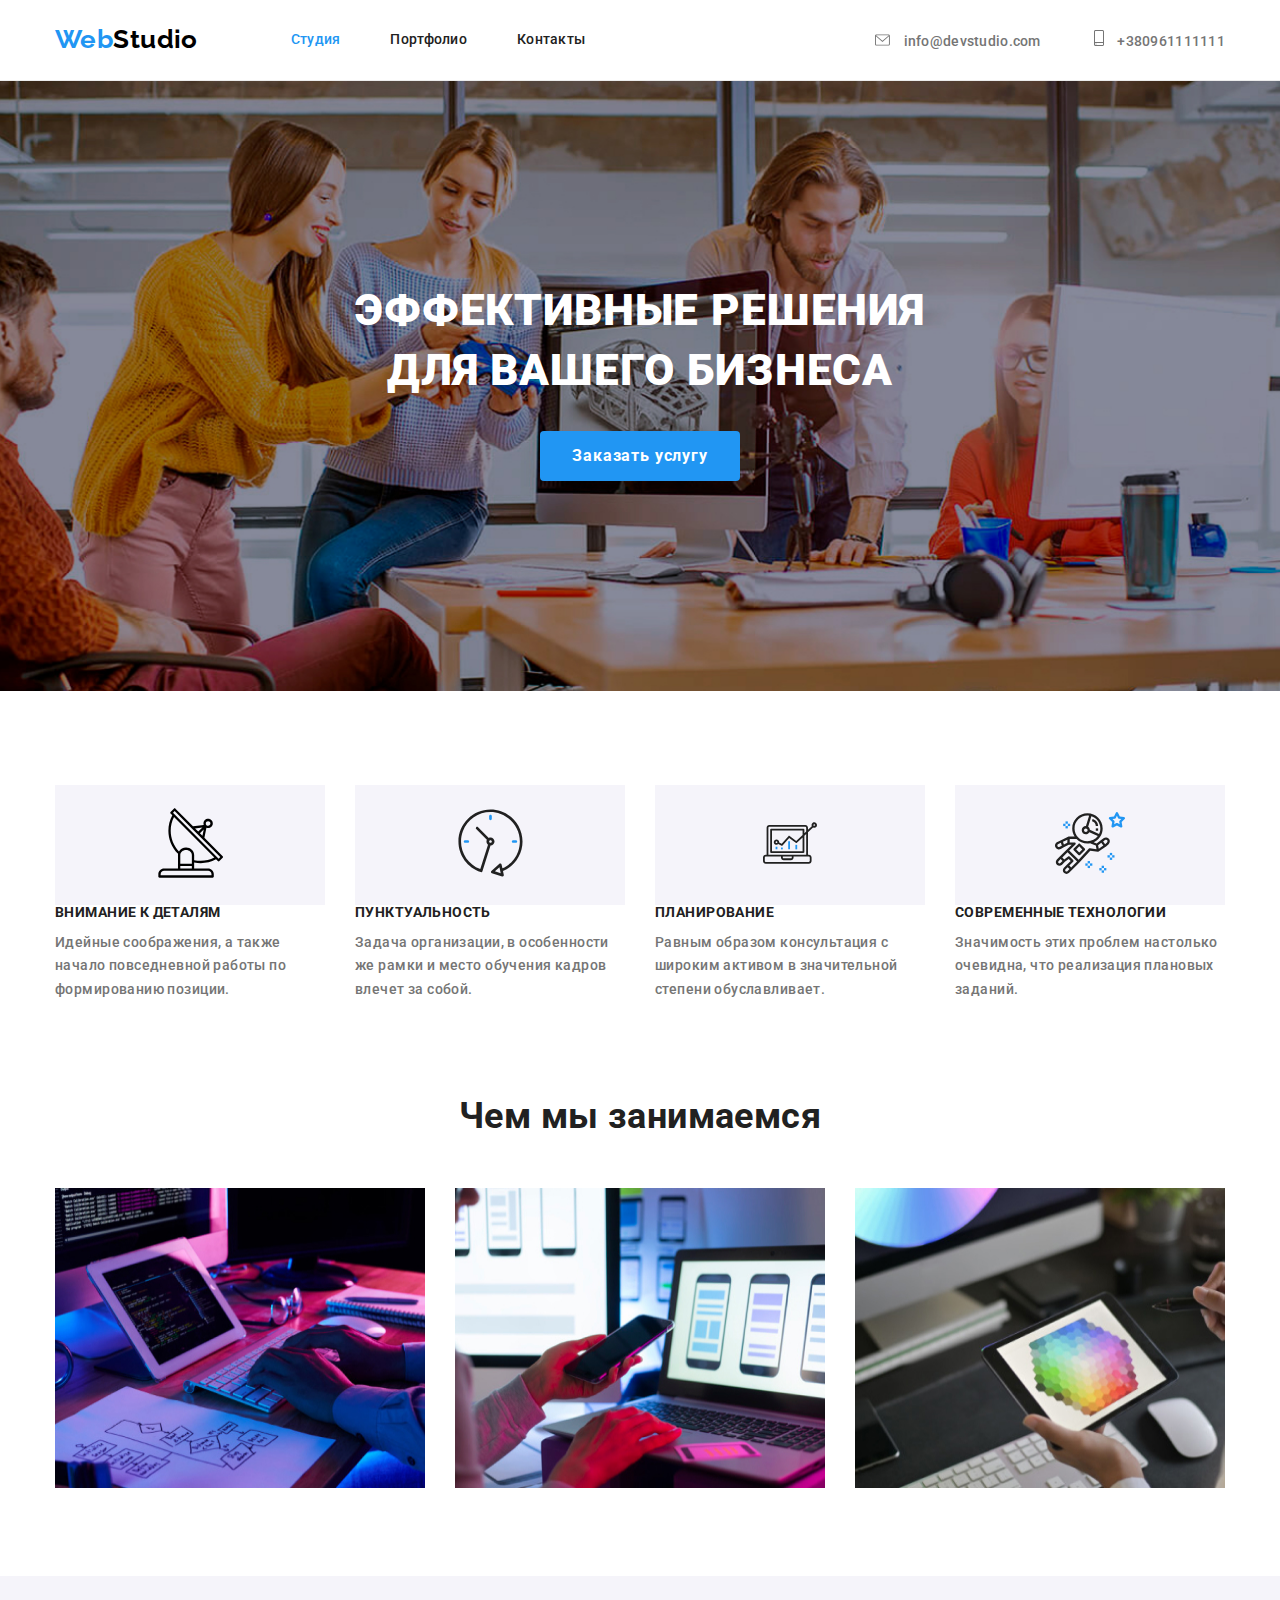
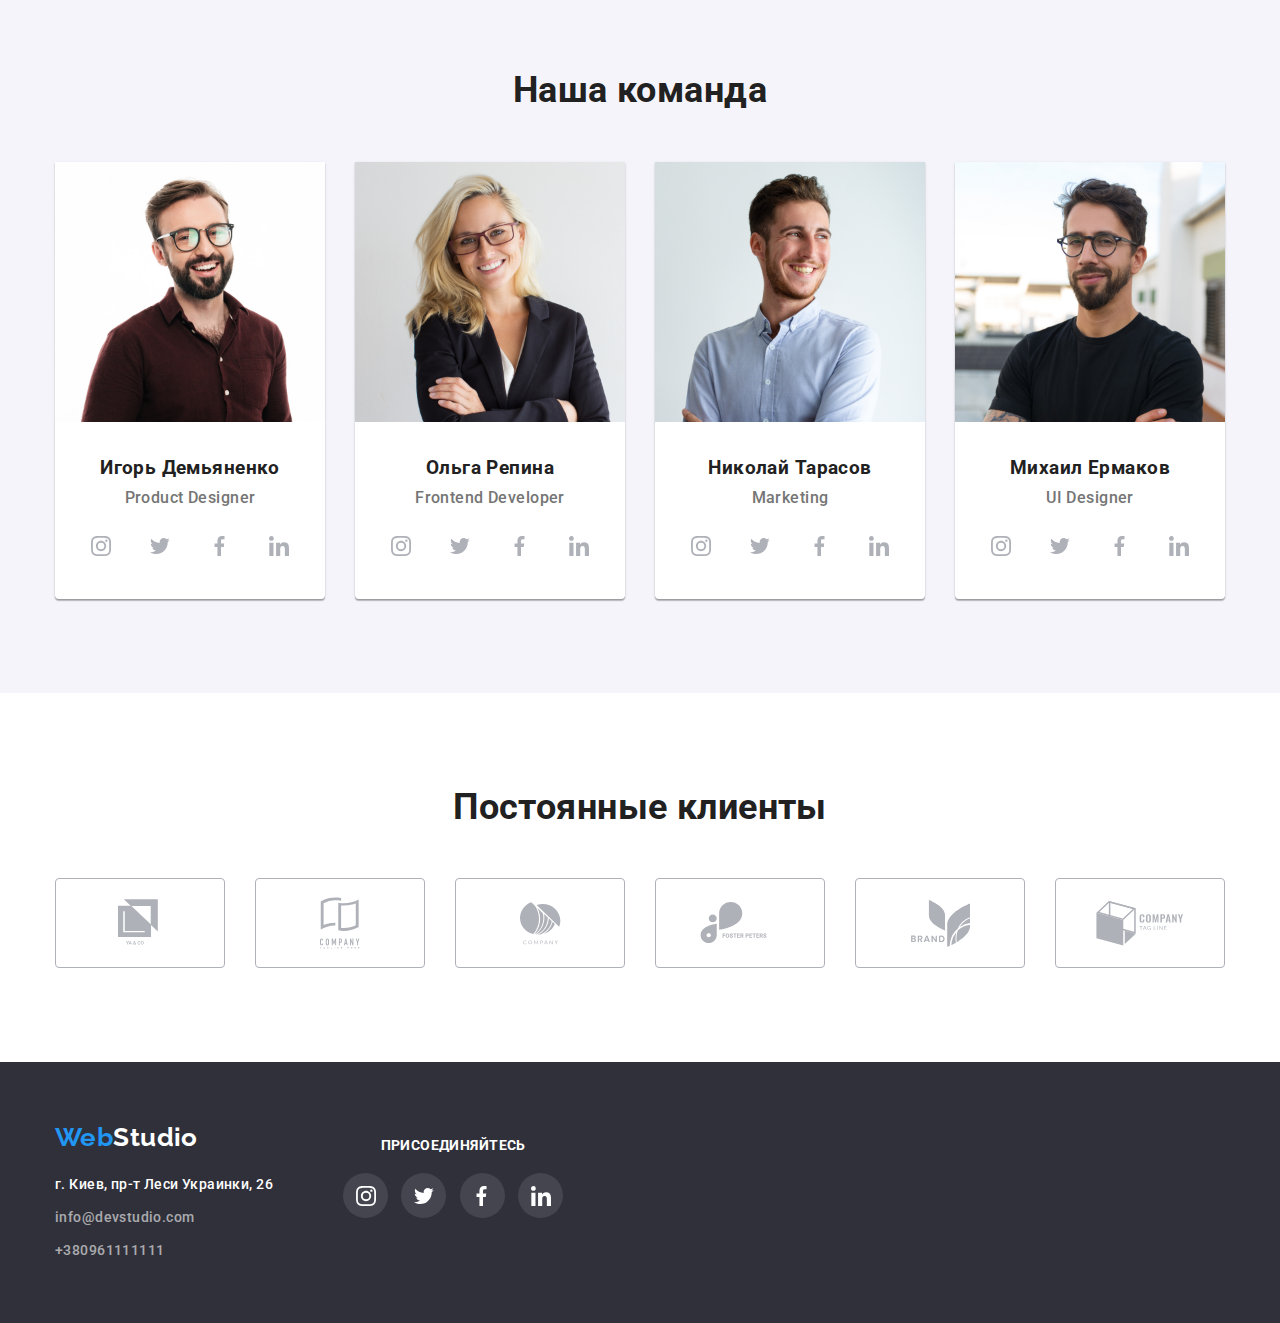
==== commit d9c847ef: "Добавляет позиционирование в футере" ====
--- a/index.html
+++ b/index.html
@@ -415,7 +415,7 @@
     </main>
     <!--Подвал-->
     <footer class="footer">
-      <div class="container">
+      <div class="container footer-container">
         <div class="footer-box">
           <!--Логотип-->
           <a
--- a/css/styles.css
+++ b/css/styles.css
@@ -443,11 +443,14 @@
 /* Подвал */
 
 .footer {
-  display: flex;
-  /* align-items: flex-start; */
   background-color: var(--darck-background-color);
   padding-top: 60px;
   padding-bottom: 60px;
+}
+
+.footer-container {
+  display: flex;
+  align-items: center;
 }
 
 .footer-box {
@@ -495,8 +498,19 @@
   line-height: 16px;
   letter-spacing: 0.03em;
   text-transform: uppercase;
-
+  padding-bottom: 20px;
   color: #ffffff;
+}
+
+.footer-social .social-link {
+  background: rgba(255, 255, 255, 0.1);
+  border-radius: 50%;
+  fill: var(--main-color);
+}
+
+.footer-social .social-link:hover,
+.footer-social .social-link:focus-visible {
+  background: var(--accent-color);
 }
 
 /* Страница 2 - Portfolio.html */
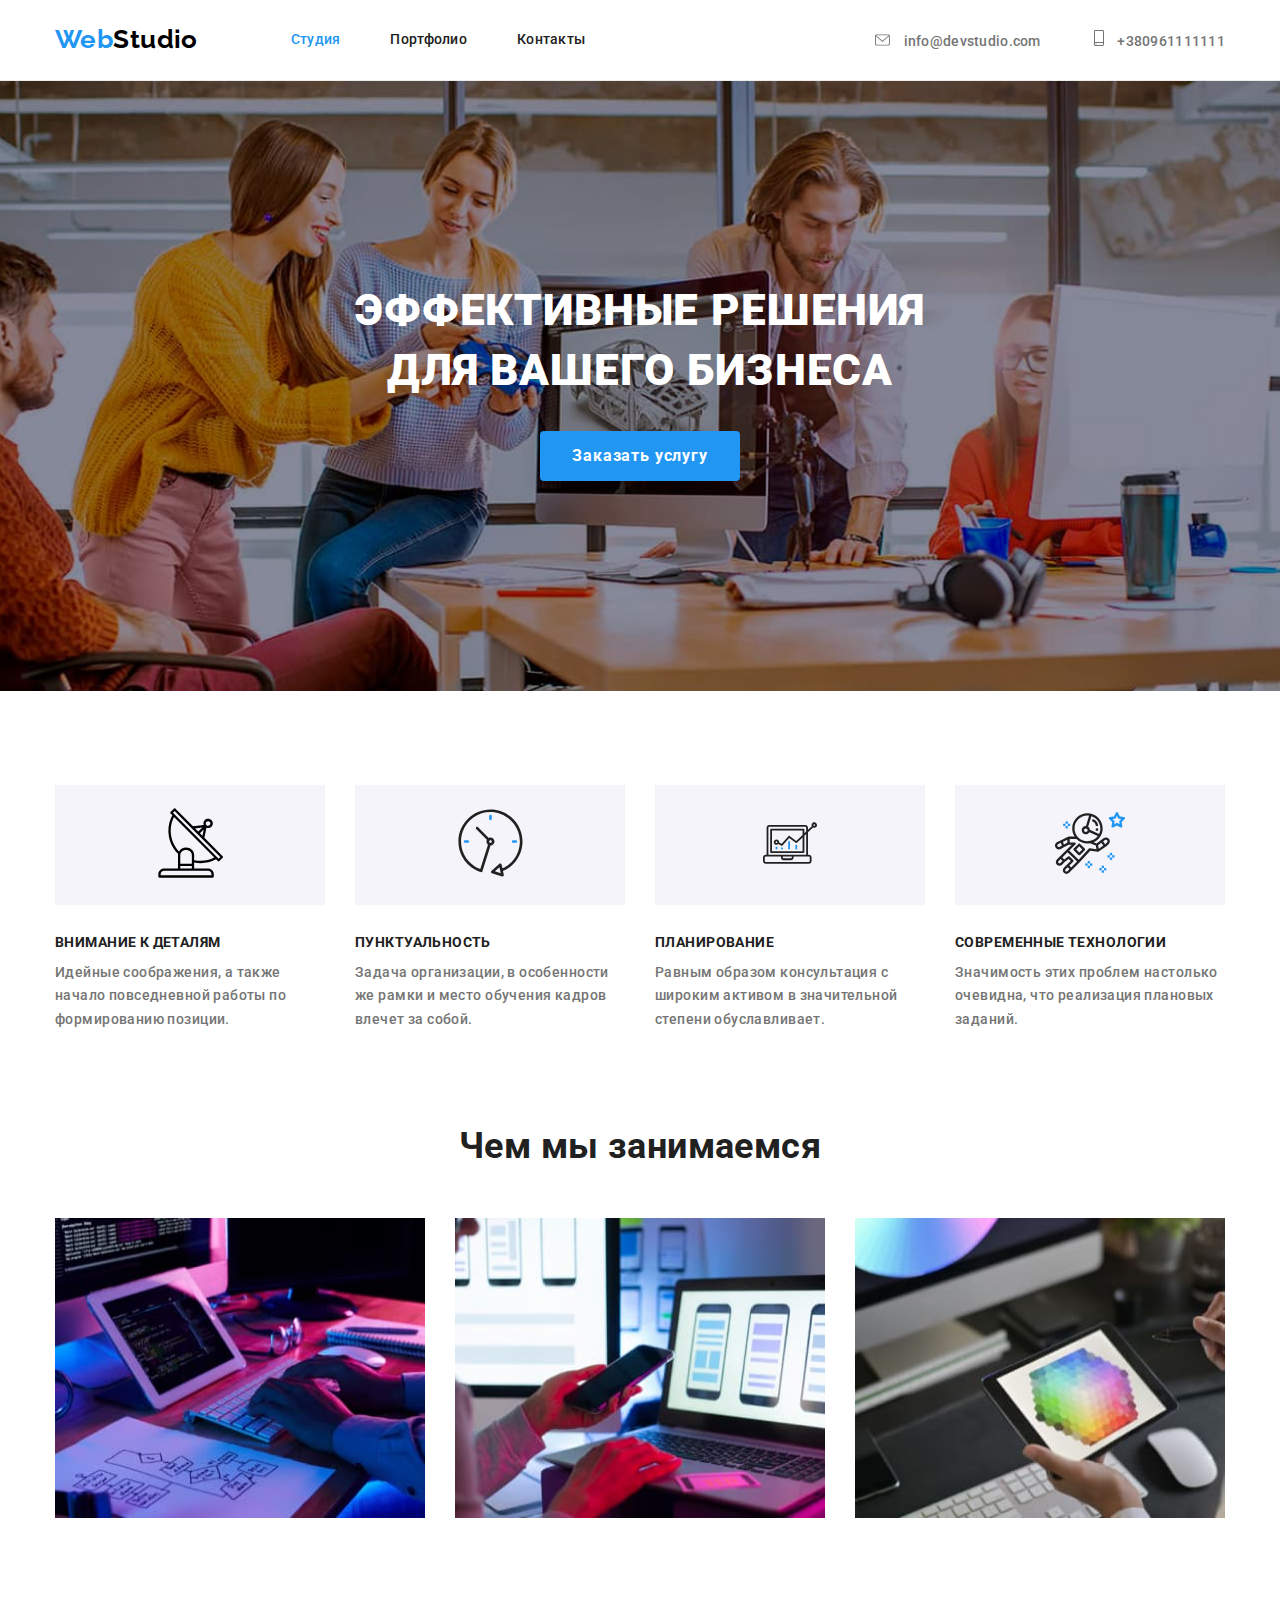
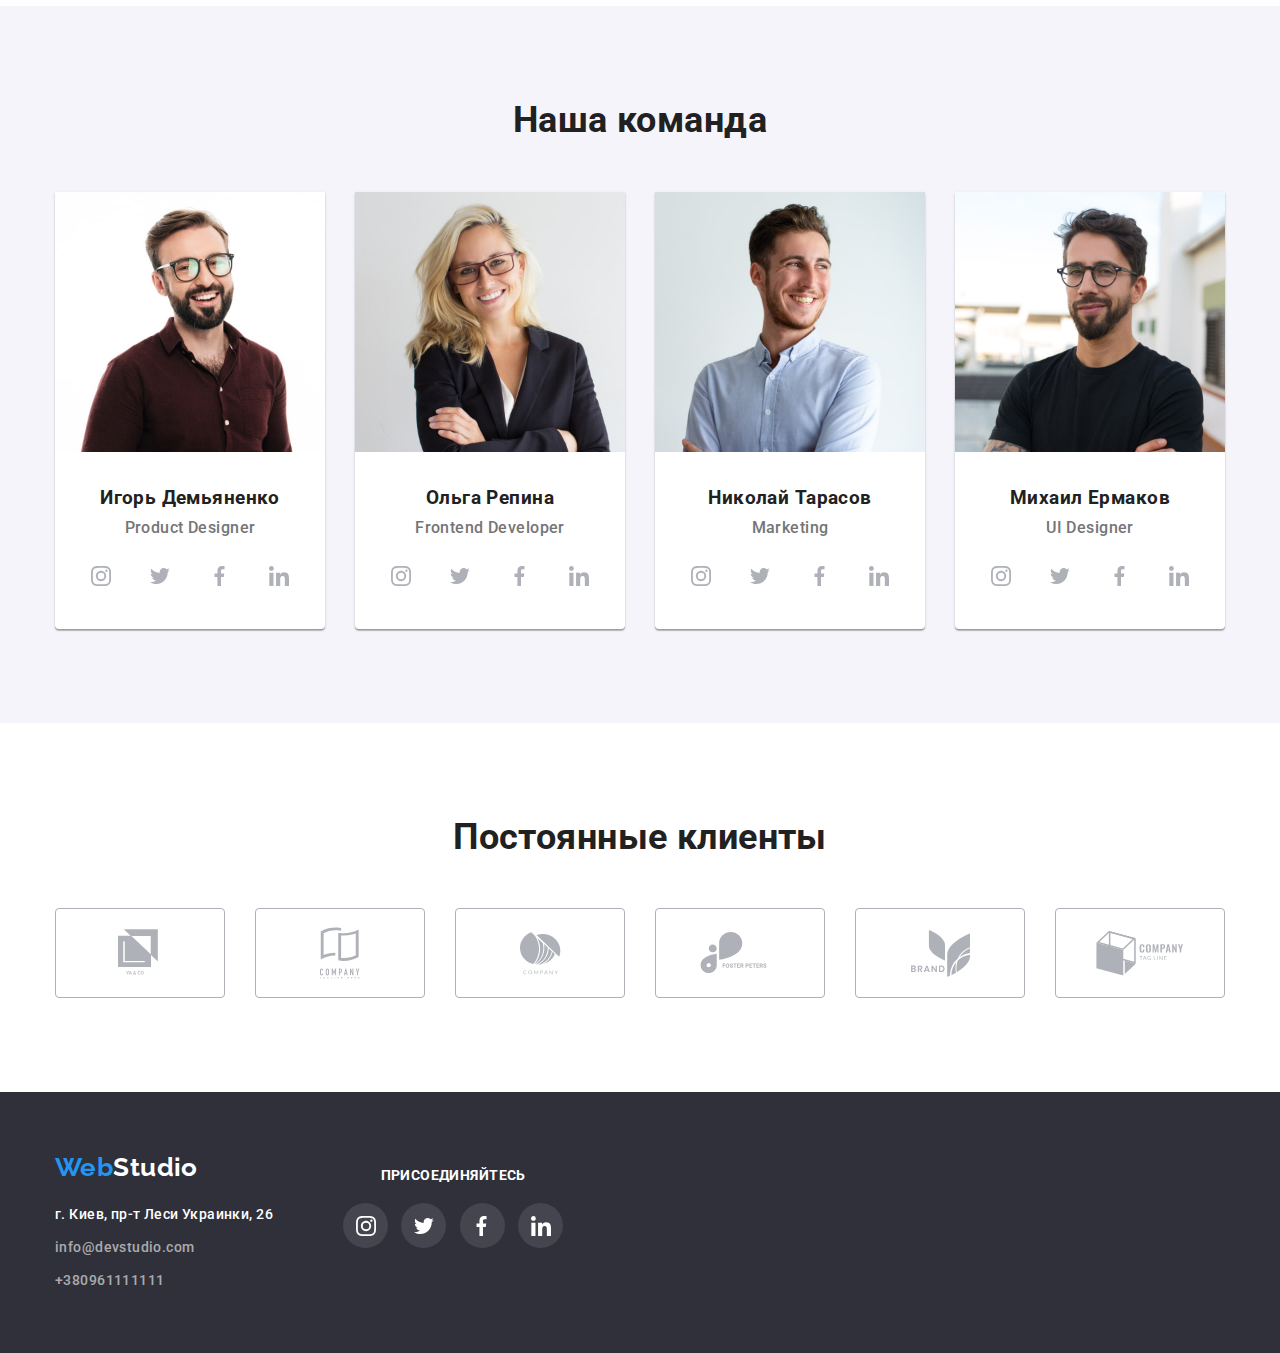
==== commit cc0aff6d: "Добавляет тень при ховере карточки портфолио" ====
--- a/index.html
+++ b/index.html
@@ -199,7 +199,7 @@
       <!--Команда-->
       <section class="command-section">
         <div class="container">
-          <h2 class="post-headings">Наша команда</h2>
+          <h2>Наша команда</h2>
           <ul class="command-box">
             <li class="command-people">
               <img
@@ -210,7 +210,7 @@
               />
               <h3 class="command-name">Игорь Демьяненко</h3>
               <p class="command-position" lang="en">Product Designer</p>
-              <ul class="social-box">
+              <ul>
                 <li class="social">
                   <a href="https://www.instagram.com/" class="social-link">
                     <svg class="link-icon">
--- a/css/styles.css
+++ b/css/styles.css
@@ -199,8 +199,10 @@
   background-repeat: no-repeat;
   background-position: center;
   background-size: cover;
-  /* background: linear-gradient(
-    90deg, rgba(47, 48, 58, 0.4) 50%,
+  /* overflow: hidden;
+  background-image: linear-gradient(
+    90deg,
+    rgba(47, 48, 58, 0.4) 50%,
     rgba(47, 48, 58, 0.4) 50%
   ); */
 
@@ -253,6 +255,7 @@
   display: block;
   width: 270px;
   height: 120px;
+  margin-bottom: 30px;
   background-color: #f5f4fa;
   border: 0;
 }
@@ -351,12 +354,10 @@
 .command-people {
   display: block;
   width: 270px;
-  /* height: 368px; */
   background-color: var(--main-color);
   box-shadow: 0px 1px 3px rgba(0, 0, 0, 0.12), 0px 1px 1px rgba(0, 0, 0, 0.14),
     0px 2px 1px rgba(0, 0, 0, 0.2);
   border-radius: 0px 0px 4px 4px;
-  /* padding-bottom: 30px; */
 }
 
 .command-people:not(:last-child) {
@@ -434,6 +435,7 @@
 .client-link:hover,
 .client-icon:hover {
   border: 1px solid var(--accent-color);
+  border-radius: 4px;
   fill: var(--accent-color);
 }
 
@@ -574,6 +576,12 @@
   height: 404px;
 }
 
+.portfolio-product:hover,
+.portfolio-product:focus {
+  box-shadow: 0px 1px 1px rgba(0, 0, 0, 0.12), 0px 4px 4px rgba(0, 0, 0, 0.06),
+    1px 4px 6px rgba(0, 0, 0, 0.16);
+}
+
 .portfolio-product:not(:nth-child(3n)) {
   margin-right: 30px;
 }
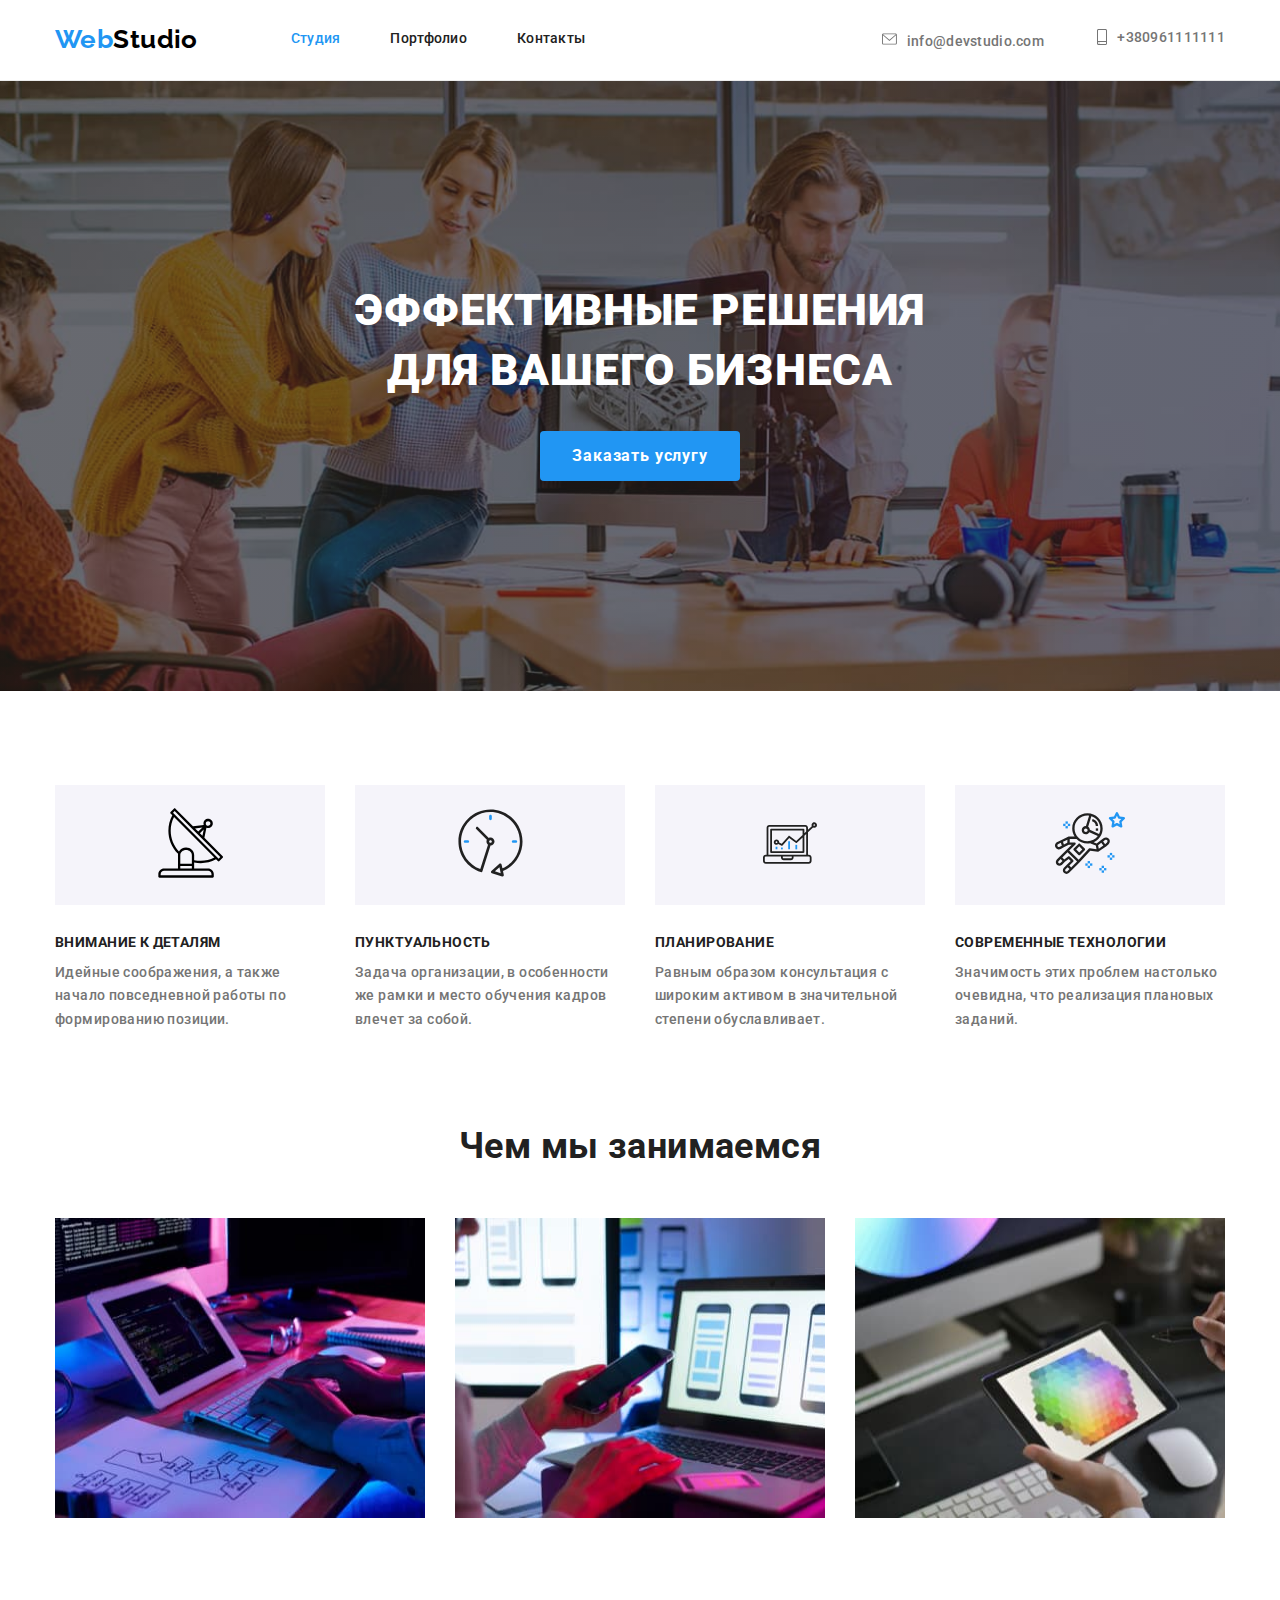
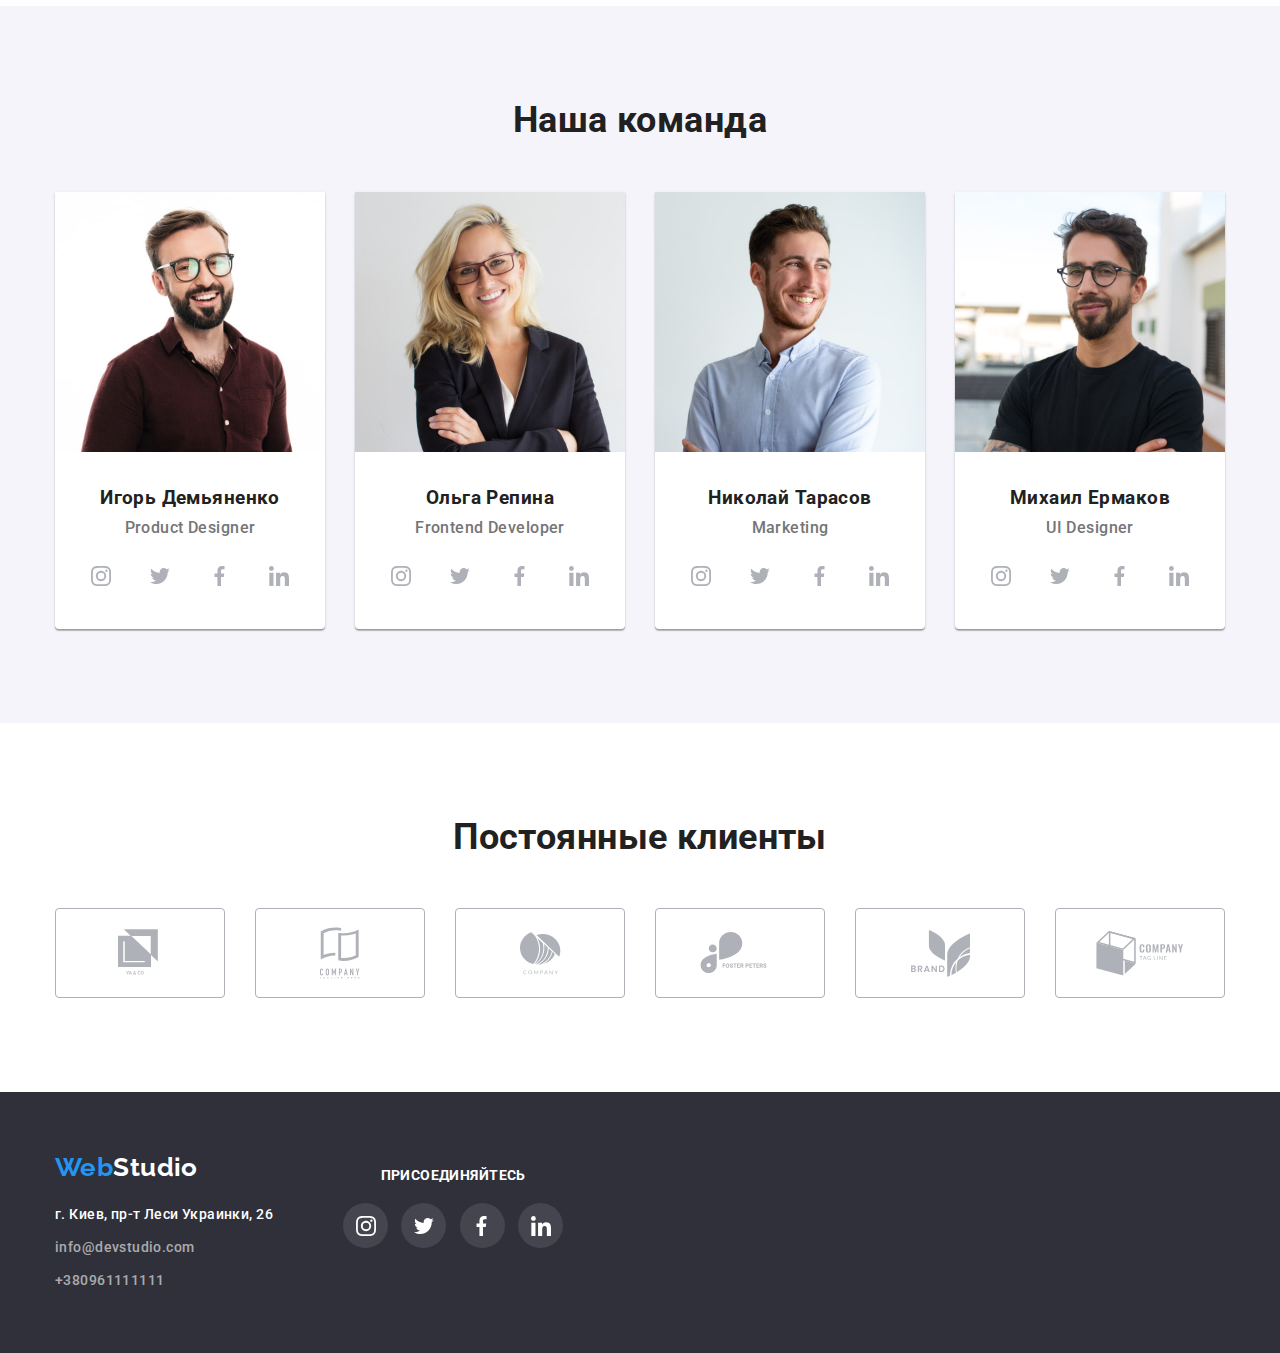
==== commit dc2ef142: "Переносит класс в адресе навигации" ====
--- a/index.html
+++ b/index.html
@@ -59,8 +59,8 @@
             <li class="address-link">
               <a
                 href="mailto:info@devstudio.com"
+                class="address nav-link"
                 aria-label="Написать на имейл"
-                class="address nav-link"
               >
                 <svg class="contact-icon" width="15px" height="12px">
                   <use href="./images/symbol-defs.svg#icon-mail"></use>
@@ -71,8 +71,8 @@
             <li class="address-link">
               <a
                 href="tel:+380961111111"
+                class="address nav-link"
                 aria-label="Позвонить на мобильный"
-                class="address nav-link"
               >
                 <svg class="contact-icon" width="10px" height="16px">
                   <use href="./images/symbol-defs.svg#icon-smartphone"></use>
@@ -199,7 +199,7 @@
       <!--Команда-->
       <section class="command-section">
         <div class="container">
-          <h2>Наша команда</h2>
+          <h2 class="post-headings">Наша команда</h2>
           <ul class="command-box">
             <li class="command-people">
               <img
@@ -210,7 +210,7 @@
               />
               <h3 class="command-name">Игорь Демьяненко</h3>
               <p class="command-position" lang="en">Product Designer</p>
-              <ul>
+              <ul class="social-box">
                 <li class="social">
                   <a href="https://www.instagram.com/" class="social-link">
                     <svg class="link-icon">
--- a/css/styles.css
+++ b/css/styles.css
@@ -133,23 +133,26 @@
   letter-spacing: 0.02em;
 }
 
-.link-list {
-  display: flex;
-  padding: 0;
-  margin: 0;
-  align-items: center;
-}
-
-.nav-link:not(:last-child) {
-  margin-right: 50px;
-}
-
 .nav:hover,
 .nav:focus,
 .current {
   color: var(--accent-color);
 }
 
+.link-list {
+  display: flex;
+  padding: 0;
+  margin: 0;
+  align-items: center;
+}
+.nav-link {
+  display: inline-flex;
+}
+
+.nav-link:not(:last-child) {
+  margin-right: 50px;
+}
+
 /* Адрес в навигации */
 
 .address-container {
@@ -168,43 +171,53 @@
 }
 
 .contact-icon {
-  /* display: inline-block; */
   fill: #757575;
   margin-right: 10px;
   color: #757575;
 }
 
-.contact-icon:hover,
+.address:focus,
+.address:hover {
+  fill: var(--accent-color);
+  color: var(--accent-color);
+}
+
+.contact-icon:focus,
+.contact-icon:hover {
+  fill: inherit;
+}
+
+/* .nav-link:hover,
+.nav-link:focus {
+  color: var(--accent-color);
+} */
+
+/* .contact-icon:hover,
 .contact-icon:focus {
   fill: #2196f3;
-}
+} */
 
 .address {
   letter-spacing: 0.02em;
   color: var(--main-text-color);
 }
 
-.address:hover,
-.address:focus {
-  color: var(--accent-color);
-}
-
 /* Страница 1 - Index.html */
 
 /* Герой */
 
 .hero-box {
+  overflow: hidden;
+  background-image: linear-gradient(
+      to right,
+      rgba(58, 58, 47, 0.4),
+      rgba(47, 48, 58, 0.4)
+    ),
+    url(../images/people.jpg);
   background-color: #c4c4c4;
-  background-image: url(../images/people.jpg);
   background-repeat: no-repeat;
   background-position: center;
   background-size: cover;
-  /* overflow: hidden;
-  background-image: linear-gradient(
-    90deg,
-    rgba(47, 48, 58, 0.4) 50%,
-    rgba(47, 48, 58, 0.4) 50%
-  ); */
 
   color: var(--main-color);
   text-align: center;
@@ -307,14 +320,12 @@
 .section-service {
   display: flex;
   margin-top: 50px;
-  /* margin-bottom: 94px;  */
 }
 
 .service-list {
   display: block;
   width: 370px;
   height: 294px;
-  /* margin-bottom: 94px; */
 }
 
 .service-list:not(:last-child) {
@@ -433,14 +444,14 @@
 }
 
 .client-link:hover,
-.client-icon:hover {
+.client-link:focus {
   border: 1px solid var(--accent-color);
   border-radius: 4px;
   fill: var(--accent-color);
 }
-
+/* 
 .logo-icon {
-}
+} */
 
 /* Подвал */
 
@@ -557,6 +568,8 @@
 .filter:focus {
   background-color: var(--accent-color);
   color: var(--main-color);
+  box-shadow: 0px 3px 1px rgba(0, 0, 0, 0.1), 0px 1px 2px rgba(0, 0, 0, 0.08),
+    0px 2px 2px rgba(0, 0, 0, 0.12);
 }
 
 /* Портфолио проектов_Общий класс-product */
